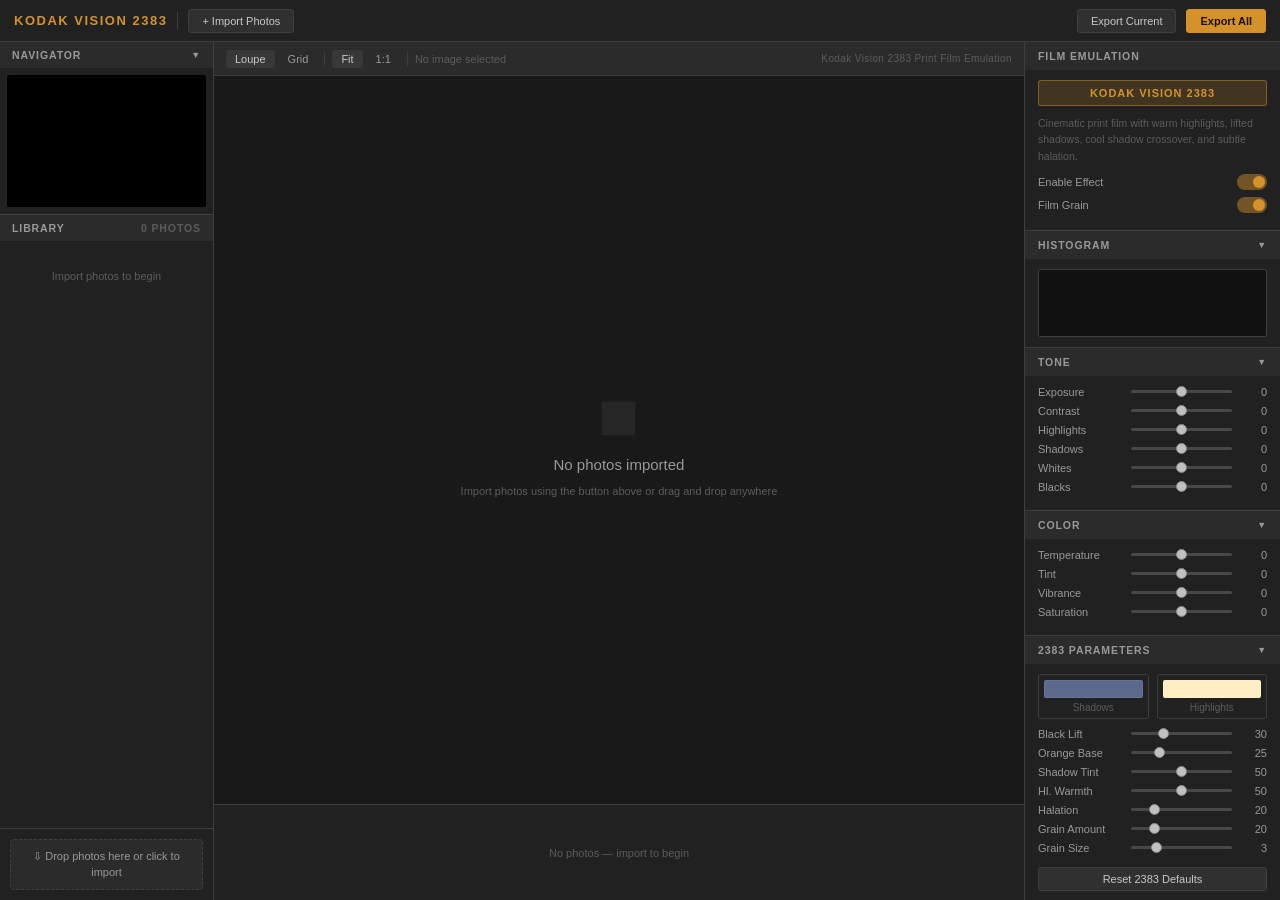
==== index.html @ d2b28669 "Add Kodak Vision 2383 film converter platform Lightroom-style web app that applies Kodak Vision 2383" ====
<!DOCTYPE html>
<html lang="en">
<head>
    <meta charset="UTF-8">
    <meta name="viewport" content="width=device-width, initial-scale=1.0">
    <title>Kodak Vision 2383 — Film Converter</title>
    <link rel="stylesheet" href="styles.css">
</head>
<body>

<!-- Top Bar -->
<div class="topbar">
    <div class="logo">KODAK VISION 2383</div>
    <div class="topbar-divider"></div>
    <button class="topbar-btn" onclick="document.getElementById('fileInput').click()">+ Import Photos</button>
    <input type="file" id="fileInput" accept="image/*" multiple style="display:none" onchange="handleFileImport(event)">
    <div class="processing-indicator" id="processingIndicator">
        <div class="spinner"></div>
        <span id="processingText">Processing...</span>
    </div>
    <div class="topbar-spacer"></div>
    <button class="topbar-btn" onclick="exportCurrent()">Export Current</button>
    <button class="topbar-btn primary" onclick="exportAll()">Export All</button>
</div>

<!-- Main Layout -->
<div class="main-layout">

    <!-- Left Panel -->
    <div class="left-panel">
        <div class="panel-section">
            <div class="panel-header" onclick="toggleSection('navigatorBody')">
                Navigator <span class="chevron">▼</span>
            </div>
            <div class="collapsible" id="navigatorBody">
                <div class="navigator-preview">
                    <canvas id="navigatorCanvas" class="navigator-canvas" width="196" height="130"></canvas>
                </div>
            </div>
        </div>

        <div class="panel-section" style="flex:1; display:flex; flex-direction:column; overflow:hidden;">
            <div class="panel-header">
                Library <span id="fileCount" style="color:var(--text-dim)">0 photos</span>
            </div>
            <div class="file-list" id="fileList">
                <div class="empty-list-msg">Import photos to begin</div>
            </div>
        </div>

        <div class="upload-area">
            <div class="upload-btn" id="dropZone" onclick="document.getElementById('fileInput').click()">
                &#8681; Drop photos here or click to import
            </div>
        </div>
    </div>

    <!-- Center Area -->
    <div class="center-area">
        <div class="view-toolbar">
            <button class="view-btn active" id="btnLoupe" onclick="setView('loupe')">Loupe</button>
            <button class="view-btn" id="btnGrid" onclick="setView('grid')">Grid</button>
            <div class="view-divider"></div>
            <button class="view-btn active" id="btnZoomFit" onclick="setZoom('fit')">Fit</button>
            <button class="view-btn" id="btnZoom100" onclick="setZoom('100')">1:1</button>
            <div class="view-divider"></div>
            <span class="image-info-text" id="imageInfo">No image selected</span>
            <div class="topbar-spacer"></div>
            <span class="film-label">Kodak Vision 2383 Print Film Emulation</span>
        </div>

        <div class="preview-container" id="previewContainer">
            <div class="empty-state" id="emptyState">
                <div class="empty-icon">&#9724;</div>
                <div class="empty-text">No photos imported</div>
                <div class="empty-subtext">Import photos using the button above or drag and drop anywhere</div>
            </div>
            <canvas id="mainCanvas" class="preview-canvas" style="display:none;"></canvas>
            <div id="gridView" style="display:none;"></div>

            <div class="before-after-bar" id="baBar" style="display:none;">
                <button class="ba-btn active" id="btnAfter" onclick="setPreview('after')">After</button>
                <button class="ba-btn" id="btnBefore" onclick="setPreview('before')">Before</button>
            </div>
        </div>

        <div class="filmstrip" id="filmstrip">
            <div class="filmstrip-empty">No photos — import to begin</div>
        </div>
    </div>

    <!-- Right Panel -->
    <div class="right-panel">

        <!-- Film Emulation header -->
        <div class="rp-section">
            <div class="rp-header">Film Emulation</div>
            <div class="rp-body">
                <div class="preset-badge">KODAK VISION 2383</div>
                <div class="preset-desc">
                    Cinematic print film with warm highlights, lifted shadows, cool shadow crossover, and subtle halation.
                </div>
                <div class="toggle-row">
                    <span class="toggle-label">Enable Effect</span>
                    <label class="toggle">
                        <input type="checkbox" id="effectEnabled" checked onchange="scheduleUpdate()">
                        <span class="toggle-track"></span>
                    </label>
                </div>
                <div class="toggle-row">
                    <span class="toggle-label">Film Grain</span>
                    <label class="toggle">
                        <input type="checkbox" id="grainEnabled" checked onchange="scheduleUpdate()">
                        <span class="toggle-track"></span>
                    </label>
                </div>
            </div>
        </div>

        <!-- Histogram -->
        <div class="rp-section">
            <div class="rp-header" onclick="toggleRPSection('histogramBody')">
                Histogram <span class="chevron">▼</span>
            </div>
            <div class="collapsible" id="histogramBody">
                <div class="rp-body" style="padding-bottom:10px;">
                    <canvas id="histogramCanvas" class="histogram-canvas" width="228" height="68"></canvas>
                </div>
            </div>
        </div>

        <!-- Tone -->
        <div class="rp-section">
            <div class="rp-header" onclick="toggleRPSection('toneBody')">
                Tone <span class="chevron">▼</span>
            </div>
            <div class="collapsible" id="toneBody">
                <div class="rp-body">
                    <div class="control-row">
                        <span class="control-label">Exposure</span>
                        <input type="range" class="control-slider" id="sliderExposure" min="-100" max="100" value="0" oninput="sliderChanged(this,'exposure','valExposure')">
                        <span class="control-value" id="valExposure">0</span>
                    </div>
                    <div class="control-row">
                        <span class="control-label">Contrast</span>
                        <input type="range" class="control-slider" id="sliderContrast" min="-100" max="100" value="0" oninput="sliderChanged(this,'contrast','valContrast')">
                        <span class="control-value" id="valContrast">0</span>
                    </div>
                    <div class="control-row">
                        <span class="control-label">Highlights</span>
                        <input type="range" class="control-slider" id="sliderHighlights" min="-100" max="100" value="0" oninput="sliderChanged(this,'highlights','valHighlights')">
                        <span class="control-value" id="valHighlights">0</span>
                    </div>
                    <div class="control-row">
                        <span class="control-label">Shadows</span>
                        <input type="range" class="control-slider" id="sliderShadows" min="-100" max="100" value="0" oninput="sliderChanged(this,'shadows','valShadows')">
                        <span class="control-value" id="valShadows">0</span>
                    </div>
                    <div class="control-row">
                        <span class="control-label">Whites</span>
                        <input type="range" class="control-slider" id="sliderWhites" min="-100" max="100" value="0" oninput="sliderChanged(this,'whites','valWhites')">
                        <span class="control-value" id="valWhites">0</span>
                    </div>
                    <div class="control-row">
                        <span class="control-label">Blacks</span>
                        <input type="range" class="control-slider" id="sliderBlacks" min="-100" max="100" value="0" oninput="sliderChanged(this,'blacks','valBlacks')">
                        <span class="control-value" id="valBlacks">0</span>
                    </div>
                </div>
            </div>
        </div>

        <!-- Color -->
        <div class="rp-section">
            <div class="rp-header" onclick="toggleRPSection('colorBody')">
                Color <span class="chevron">▼</span>
            </div>
            <div class="collapsible" id="colorBody">
                <div class="rp-body">
                    <div class="control-row">
                        <span class="control-label">Temperature</span>
                        <input type="range" class="control-slider" id="sliderTemperature" min="-100" max="100" value="0" oninput="sliderChanged(this,'temperature','valTemperature')">
                        <span class="control-value" id="valTemperature">0</span>
                    </div>
                    <div class="control-row">
                        <span class="control-label">Tint</span>
                        <input type="range" class="control-slider" id="sliderTint" min="-100" max="100" value="0" oninput="sliderChanged(this,'tint','valTint')">
                        <span class="control-value" id="valTint">0</span>
                    </div>
                    <div class="control-row">
                        <span class="control-label">Vibrance</span>
                        <input type="range" class="control-slider" id="sliderVibrance" min="-100" max="100" value="0" oninput="sliderChanged(this,'vibrance','valVibrance')">
                        <span class="control-value" id="valVibrance">0</span>
                    </div>
                    <div class="control-row">
                        <span class="control-label">Saturation</span>
                        <input type="range" class="control-slider" id="sliderSaturation" min="-100" max="100" value="0" oninput="sliderChanged(this,'saturation','valSaturation')">
                        <span class="control-value" id="valSaturation">0</span>
                    </div>
                </div>
            </div>
        </div>

        <!-- 2383 Film Parameters -->
        <div class="rp-section">
            <div class="rp-header" onclick="toggleRPSection('filmBody')">
                2383 Parameters <span class="chevron">▼</span>
            </div>
            <div class="collapsible" id="filmBody">
                <div class="rp-body">
                    <div class="split-tone-row">
                        <div class="tone-swatch">
                            <div class="tone-color" id="shadowSwatch" style="background:rgb(90,105,140);"></div>
                            <span>Shadows</span>
                        </div>
                        <div class="tone-swatch">
                            <div class="tone-color" id="highlightSwatch" style="background:rgb(255,238,195);"></div>
                            <span>Highlights</span>
                        </div>
                    </div>
                    <div class="control-row">
                        <span class="control-label">Black Lift</span>
                        <input type="range" class="control-slider" id="sliderBlackLift" min="0" max="100" value="30" oninput="sliderChanged(this,'blackLift','valBlackLift')">
                        <span class="control-value" id="valBlackLift">30</span>
                    </div>
                    <div class="control-row">
                        <span class="control-label">Orange Base</span>
                        <input type="range" class="control-slider" id="sliderOrangeBase" min="0" max="100" value="25" oninput="sliderChanged(this,'orangeBase','valOrangeBase')">
                        <span class="control-value" id="valOrangeBase">25</span>
                    </div>
                    <div class="control-row">
                        <span class="control-label">Shadow Tint</span>
                        <input type="range" class="control-slider" id="sliderShadowTint" min="0" max="100" value="50" oninput="sliderChanged(this,'shadowTint','valShadowTint')">
                        <span class="control-value" id="valShadowTint">50</span>
                    </div>
                    <div class="control-row">
                        <span class="control-label">Hl. Warmth</span>
                        <input type="range" class="control-slider" id="sliderHlWarm" min="0" max="100" value="50" oninput="sliderChanged(this,'hlWarm','valHlWarm')">
                        <span class="control-value" id="valHlWarm">50</span>
                    </div>
                    <div class="control-row">
                        <span class="control-label">Halation</span>
                        <input type="range" class="control-slider" id="sliderHalation" min="0" max="100" value="20" oninput="sliderChanged(this,'halation','valHalation')">
                        <span class="control-value" id="valHalation">20</span>
                    </div>
                    <div class="control-row">
                        <span class="control-label">Grain Amount</span>
                        <input type="range" class="control-slider" id="sliderGrainAmount" min="0" max="100" value="20" oninput="sliderChanged(this,'grainAmount','valGrainAmount')">
                        <span class="control-value" id="valGrainAmount">20</span>
                    </div>
                    <div class="control-row">
                        <span class="control-label">Grain Size</span>
                        <input type="range" class="control-slider" id="sliderGrainSize" min="1" max="10" value="3" oninput="sliderChanged(this,'grainSize','valGrainSize')">
                        <span class="control-value" id="valGrainSize">3</span>
                    </div>
                    <button class="topbar-btn" style="width:100%; margin-top:6px;" onclick="resetFilmParams()">Reset 2383 Defaults</button>
                </div>
            </div>
        </div>

        <!-- Export -->
        <div class="rp-section">
            <div class="rp-header" onclick="toggleRPSection('exportBody')">
                Export <span class="chevron">▼</span>
            </div>
            <div class="collapsible" id="exportBody">
                <div class="rp-body">
                    <div class="control-row">
                        <span class="control-label">Format</span>
                        <select id="exportFormat" class="select-input">
                            <option value="jpeg">JPEG</option>
                            <option value="png">PNG</option>
                            <option value="webp">WebP</option>
                        </select>
                    </div>
                    <div class="control-row">
                        <span class="control-label">Quality</span>
                        <input type="range" class="control-slider" id="sliderQuality" min="60" max="100" value="92" oninput="document.getElementById('valQuality').textContent=this.value">
                        <span class="control-value" id="valQuality">92</span>
                    </div>
                    <button class="topbar-btn" style="width:100%; margin-top:2px;" onclick="exportCurrent()">Export Current</button>
                    <button class="topbar-btn primary" style="width:100%; margin-top:6px;" onclick="exportAll()">Export All Photos</button>
                </div>
                <div class="export-progress" id="exportProgress">
                    <div class="progress-bar-track">
                        <div class="progress-bar-fill" id="progressFill"></div>
                    </div>
                    <div class="progress-text" id="progressText"></div>
                </div>
            </div>
        </div>

    </div><!-- end right-panel -->
</div><!-- end main-layout -->

<script src="app.js"></script>
</body>
</html>
---- styles.css ----
/* ============================================================
   Kodak Vision 2383 Converter — Lightroom-style UI
   ============================================================ */

*, *::before, *::after {
    margin: 0;
    padding: 0;
    box-sizing: border-box;
}

:root {
    --bg-darkest:   #191919;
    --bg-dark:      #212121;
    --bg-medium:    #2b2b2b;
    --bg-panel:     #303030;
    --bg-hover:     #383838;
    --border:       #3e3e3e;
    --text-primary: #c8c8c8;
    --text-secondary:#999999;
    --text-dim:     #5c5c5c;
    --accent:       #d4922a;
    --accent-hover: #e8a840;
    --accent-dim:   rgba(212,146,42,0.18);
    --green:        #5a9e5a;
    --slider-track: #484848;
}

body {
    background: var(--bg-darkest);
    color: var(--text-primary);
    font-family: -apple-system, BlinkMacSystemFont, 'Segoe UI', 'Helvetica Neue', sans-serif;
    font-size: 12px;
    height: 100vh;
    display: flex;
    flex-direction: column;
    overflow: hidden;
    -webkit-font-smoothing: antialiased;
}

/* ---- Scrollbars ---- */
::-webkit-scrollbar { width: 5px; height: 5px; }
::-webkit-scrollbar-track { background: var(--bg-dark); }
::-webkit-scrollbar-thumb { background: var(--border); border-radius: 3px; }
::-webkit-scrollbar-thumb:hover { background: #555; }

/* ============================================================
   TOP BAR
   ============================================================ */
.topbar {
    background: var(--bg-dark);
    border-bottom: 1px solid var(--border);
    padding: 0 14px;
    display: flex;
    align-items: center;
    gap: 10px;
    flex-shrink: 0;
    height: 42px;
}

.logo {
    color: var(--accent);
    font-weight: 700;
    font-size: 13px;
    letter-spacing: 1.5px;
    white-space: nowrap;
}

.topbar-divider {
    width: 1px;
    height: 18px;
    background: var(--border);
    flex-shrink: 0;
}

.topbar-spacer { flex: 1; }

.topbar-btn {
    background: var(--bg-panel);
    border: 1px solid var(--border);
    color: var(--text-primary);
    padding: 5px 13px;
    border-radius: 3px;
    cursor: pointer;
    font-size: 11px;
    white-space: nowrap;
    transition: background 0.12s, border-color 0.12s;
}
.topbar-btn:hover { background: var(--bg-hover); border-color: #555; }
.topbar-btn.primary {
    background: var(--accent);
    color: #1a1000;
    border-color: var(--accent);
    font-weight: 600;
}
.topbar-btn.primary:hover { background: var(--accent-hover); }

/* Processing indicator */
.processing-indicator {
    display: none;
    align-items: center;
    gap: 7px;
    color: var(--accent);
    font-size: 11px;
    white-space: nowrap;
}
.processing-indicator.active { display: flex; }

.spinner {
    width: 13px;
    height: 13px;
    border: 2px solid var(--border);
    border-top-color: var(--accent);
    border-radius: 50%;
    animation: spin 0.75s linear infinite;
    flex-shrink: 0;
}
@keyframes spin { to { transform: rotate(360deg); } }

/* ============================================================
   MAIN LAYOUT
   ============================================================ */
.main-layout {
    display: flex;
    flex: 1;
    overflow: hidden;
}

/* ============================================================
   LEFT PANEL
   ============================================================ */
.left-panel {
    width: 214px;
    min-width: 214px;
    background: var(--bg-dark);
    border-right: 1px solid var(--border);
    display: flex;
    flex-direction: column;
    overflow: hidden;
}

.panel-section {
    border-bottom: 1px solid var(--border);
}

.panel-header {
    padding: 7px 12px;
    background: var(--bg-medium);
    font-size: 10.5px;
    font-weight: 600;
    text-transform: uppercase;
    letter-spacing: 0.9px;
    color: var(--text-secondary);
    display: flex;
    justify-content: space-between;
    align-items: center;
    cursor: pointer;
    user-select: none;
    flex-shrink: 0;
}
.panel-header:hover { color: var(--text-primary); }
.panel-header .chevron { font-size: 9px; transition: transform 0.18s; }
.panel-header.collapsed .chevron { transform: rotate(-90deg); }

/* Navigator */
.navigator-preview { padding: 7px; background: var(--bg-dark); }
.navigator-canvas {
    width: 100%;
    height: 132px;
    display: block;
    background: #000;
    border-radius: 2px;
    object-fit: contain;
}

/* File list */
.file-list {
    flex: 1;
    overflow-y: auto;
    padding: 3px 0;
    min-height: 0;
}

.empty-list-msg {
    padding: 24px 12px;
    text-align: center;
    color: var(--text-dim);
    font-size: 11px;
    line-height: 1.5;
}

.file-item {
    display: flex;
    align-items: center;
    padding: 5px 10px;
    cursor: pointer;
    gap: 8px;
    border-left: 2px solid transparent;
    transition: background 0.1s;
}
.file-item:hover { background: var(--bg-medium); }
.file-item.active { background: var(--bg-hover); border-left-color: var(--accent); }

.file-item-thumb {
    width: 38px;
    height: 38px;
    object-fit: cover;
    border-radius: 2px;
    flex-shrink: 0;
    background: #000;
}

.file-item-info { flex: 1; min-width: 0; }

.file-item-name {
    color: var(--text-primary);
    font-size: 11px;
    white-space: nowrap;
    overflow: hidden;
    text-overflow: ellipsis;
}

.file-item-status {
    color: var(--text-dim);
    font-size: 10px;
    margin-top: 2px;
}
.file-item-status.done { color: var(--green); }

/* Upload area */
.upload-area { padding: 10px; background: var(--bg-dark); flex-shrink: 0; }

.upload-btn {
    width: 100%;
    padding: 9px;
    background: var(--bg-medium);
    border: 1px dashed var(--border);
    border-radius: 4px;
    color: var(--text-secondary);
    cursor: pointer;
    text-align: center;
    font-size: 11px;
    line-height: 1.4;
    transition: all 0.14s;
}
.upload-btn:hover, .upload-btn.dragover {
    border-color: var(--accent);
    color: var(--accent);
    background: var(--accent-dim);
}

/* ============================================================
   CENTER AREA
   ============================================================ */
.center-area {
    flex: 1;
    display: flex;
    flex-direction: column;
    overflow: hidden;
    background: var(--bg-darkest);
    min-width: 0;
}

/* View toolbar */
.view-toolbar {
    background: var(--bg-medium);
    border-bottom: 1px solid var(--border);
    padding: 4px 12px;
    display: flex;
    align-items: center;
    gap: 4px;
    flex-shrink: 0;
    height: 34px;
}

.view-btn {
    background: none;
    border: none;
    color: var(--text-secondary);
    cursor: pointer;
    padding: 3px 9px;
    border-radius: 3px;
    font-size: 11px;
    transition: all 0.12s;
}
.view-btn:hover { background: var(--bg-hover); color: var(--text-primary); }
.view-btn.active { background: var(--bg-hover); color: var(--text-primary); }

.view-divider { width: 1px; height: 14px; background: var(--border); margin: 0 3px; }

.image-info-text { color: var(--text-dim); font-size: 11px; white-space: nowrap; overflow: hidden; text-overflow: ellipsis; max-width: 280px; }
.film-label { color: var(--text-dim); font-size: 10px; white-space: nowrap; letter-spacing: 0.4px; }

/* Preview container */
.preview-container {
    flex: 1;
    display: flex;
    align-items: center;
    justify-content: center;
    padding: 20px;
    overflow: auto;
    position: relative;
    min-height: 0;
}

.preview-canvas {
    max-width: 100%;
    max-height: 100%;
    object-fit: contain;
    box-shadow: 0 4px 32px rgba(0,0,0,0.7);
    display: block;
    border-radius: 1px;
}

/* Empty state */
.empty-state {
    display: flex;
    flex-direction: column;
    align-items: center;
    justify-content: center;
    gap: 12px;
    color: var(--text-dim);
    pointer-events: none;
}
.empty-icon { font-size: 52px; opacity: 0.2; }
.empty-text { font-size: 15px; color: var(--text-secondary); }
.empty-subtext { font-size: 11px; }

/* Before/After bar */
.before-after-bar {
    position: absolute;
    bottom: 14px;
    left: 50%;
    transform: translateX(-50%);
    display: flex;
    background: rgba(0,0,0,0.75);
    border-radius: 20px;
    overflow: hidden;
    border: 1px solid rgba(255,255,255,0.1);
    backdrop-filter: blur(6px);
}
.ba-btn {
    padding: 5px 18px;
    background: none;
    border: none;
    color: var(--text-secondary);
    cursor: pointer;
    font-size: 11px;
    font-weight: 500;
    transition: all 0.14s;
}
.ba-btn.active { background: var(--accent); color: #100800; font-weight: 700; }
.ba-btn:not(.active):hover { color: var(--text-primary); }

/* Grid view */
#gridView {
    width: 100%;
    height: 100%;
    overflow-y: auto;
    padding: 16px;
    display: grid;
    grid-template-columns: repeat(auto-fill, minmax(160px, 1fr));
    gap: 8px;
    align-content: start;
}

.grid-item {
    cursor: pointer;
    border: 2px solid transparent;
    border-radius: 3px;
    overflow: hidden;
    background: #000;
    transition: border-color 0.12s;
}
.grid-item:hover { border-color: var(--text-dim); }
.grid-item.active { border-color: var(--accent); }
.grid-item img { width: 100%; aspect-ratio: 3/2; object-fit: cover; display: block; }
.grid-item-label {
    padding: 4px 6px;
    font-size: 10px;
    color: var(--text-dim);
    white-space: nowrap;
    overflow: hidden;
    text-overflow: ellipsis;
    background: var(--bg-dark);
}

/* Filmstrip */
.filmstrip {
    height: 96px;
    min-height: 96px;
    background: var(--bg-dark);
    border-top: 1px solid var(--border);
    display: flex;
    align-items: center;
    padding: 8px 10px;
    gap: 5px;
    overflow-x: auto;
    overflow-y: hidden;
    flex-shrink: 0;
}

.filmstrip-empty {
    color: var(--text-dim);
    font-size: 11px;
    width: 100%;
    text-align: center;
}

.filmstrip-item {
    flex-shrink: 0;
    width: 72px;
    height: 72px;
    cursor: pointer;
    border: 2px solid transparent;
    border-radius: 2px;
    overflow: hidden;
    position: relative;
    transition: border-color 0.12s;
}
.filmstrip-item:hover { border-color: var(--text-secondary); }
.filmstrip-item.active { border-color: var(--accent); }
.filmstrip-item img { width: 100%; height: 100%; object-fit: cover; display: block; }

.fs-badge {
    position: absolute;
    bottom: 3px;
    right: 3px;
    background: rgba(0,0,0,0.82);
    color: var(--accent);
    border-radius: 2px;
    padding: 1px 4px;
    font-size: 8px;
    font-weight: 700;
    letter-spacing: 0.3px;
}

/* ============================================================
   RIGHT PANEL
   ============================================================ */
.right-panel {
    width: 256px;
    min-width: 256px;
    background: var(--bg-dark);
    border-left: 1px solid var(--border);
    overflow-y: auto;
    overflow-x: hidden;
}

.rp-section { border-bottom: 1px solid var(--border); }

.rp-header {
    padding: 8px 13px;
    background: var(--bg-medium);
    font-size: 10.5px;
    font-weight: 600;
    text-transform: uppercase;
    letter-spacing: 0.9px;
    color: var(--text-secondary);
    display: flex;
    justify-content: space-between;
    align-items: center;
    cursor: pointer;
    user-select: none;
}
.rp-header:hover { color: var(--text-primary); }
.rp-header .chevron { font-size: 9px; transition: transform 0.18s; }
.rp-header.collapsed .chevron { transform: rotate(-90deg); }

.rp-body { padding: 10px 13px; }

/* Collapsible */
.collapsible {
    overflow: hidden;
    transition: max-height 0.22s ease;
}
.collapsible.collapsed { max-height: 0 !important; }

/* Preset badge */
.preset-badge {
    background: var(--accent-dim);
    border: 1px solid rgba(212,146,42,0.45);
    color: var(--accent);
    padding: 6px 10px;
    border-radius: 3px;
    text-align: center;
    font-size: 11px;
    font-weight: 700;
    margin-bottom: 9px;
    letter-spacing: 1px;
}

.preset-desc {
    color: var(--text-dim);
    font-size: 10.5px;
    line-height: 1.55;
    margin-bottom: 10px;
}

/* Toggle */
.toggle-row {
    display: flex;
    align-items: center;
    justify-content: space-between;
    margin-bottom: 7px;
}
.toggle-label { color: var(--text-secondary); font-size: 11px; }

.toggle { position: relative; width: 30px; height: 16px; flex-shrink: 0; }
.toggle input { opacity: 0; width: 0; height: 0; position: absolute; }

.toggle-track {
    position: absolute;
    inset: 0;
    background: var(--slider-track);
    border-radius: 16px;
    cursor: pointer;
    transition: background 0.18s;
}
.toggle-track::after {
    content: '';
    position: absolute;
    width: 12px;
    height: 12px;
    background: #888;
    border-radius: 50%;
    top: 2px;
    left: 2px;
    transition: transform 0.18s, background 0.18s;
}
.toggle input:checked + .toggle-track { background: rgba(212,146,42,0.45); }
.toggle input:checked + .toggle-track::after { transform: translateX(14px); background: var(--accent); }

/* Histogram */
.histogram-canvas {
    width: 100%;
    height: 68px;
    display: block;
    background: #111;
    border-radius: 2px;
    border: 1px solid var(--border);
}

/* Sliders */
.control-row {
    display: flex;
    align-items: center;
    margin-bottom: 7px;
    gap: 7px;
}

.control-label {
    width: 86px;
    color: var(--text-secondary);
    font-size: 11px;
    flex-shrink: 0;
    white-space: nowrap;
}

.control-slider {
    flex: 1;
    -webkit-appearance: none;
    appearance: none;
    height: 3px;
    background: var(--slider-track);
    border-radius: 2px;
    outline: none;
    cursor: pointer;
    min-width: 0;
}
.control-slider::-webkit-slider-thumb {
    -webkit-appearance: none;
    width: 11px;
    height: 11px;
    border-radius: 50%;
    background: #c0c0c0;
    border: 1px solid #888;
    cursor: pointer;
    transition: background 0.1s;
}
.control-slider::-webkit-slider-thumb:hover { background: #fff; }
.control-slider::-moz-range-thumb {
    width: 11px;
    height: 11px;
    border-radius: 50%;
    background: #c0c0c0;
    border: 1px solid #888;
    cursor: pointer;
}

.control-value {
    width: 28px;
    text-align: right;
    color: var(--text-secondary);
    font-size: 11px;
    font-variant-numeric: tabular-nums;
    flex-shrink: 0;
}

/* Split tone swatches */
.split-tone-row {
    display: flex;
    gap: 8px;
    margin-bottom: 9px;
}

.tone-swatch {
    flex: 1;
    border: 1px solid var(--border);
    border-radius: 3px;
    padding: 5px;
    text-align: center;
    font-size: 10px;
    color: var(--text-dim);
}

.tone-color {
    height: 18px;
    border-radius: 2px;
    margin-bottom: 4px;
    border: 1px solid rgba(255,255,255,0.08);
}

/* Select input */
.select-input {
    flex: 1;
    background: var(--bg-medium);
    border: 1px solid var(--border);
    color: var(--text-primary);
    padding: 4px 7px;
    border-radius: 3px;
    font-size: 11px;
    cursor: pointer;
    outline: none;
}
.select-input:focus { border-color: var(--accent); }

/* Export progress */
.export-progress { padding: 0 13px 10px; display: none; }
.export-progress.active { display: block; }

.progress-bar-track {
    background: var(--bg-medium);
    height: 4px;
    border-radius: 2px;
    overflow: hidden;
    margin-bottom: 5px;
    border: 1px solid var(--border);
}
.progress-bar-fill {
    height: 100%;
    background: var(--accent);
    border-radius: 2px;
    transition: width 0.25s ease;
    width: 0%;
}
.progress-text { color: var(--text-secondary); font-size: 10.5px; }
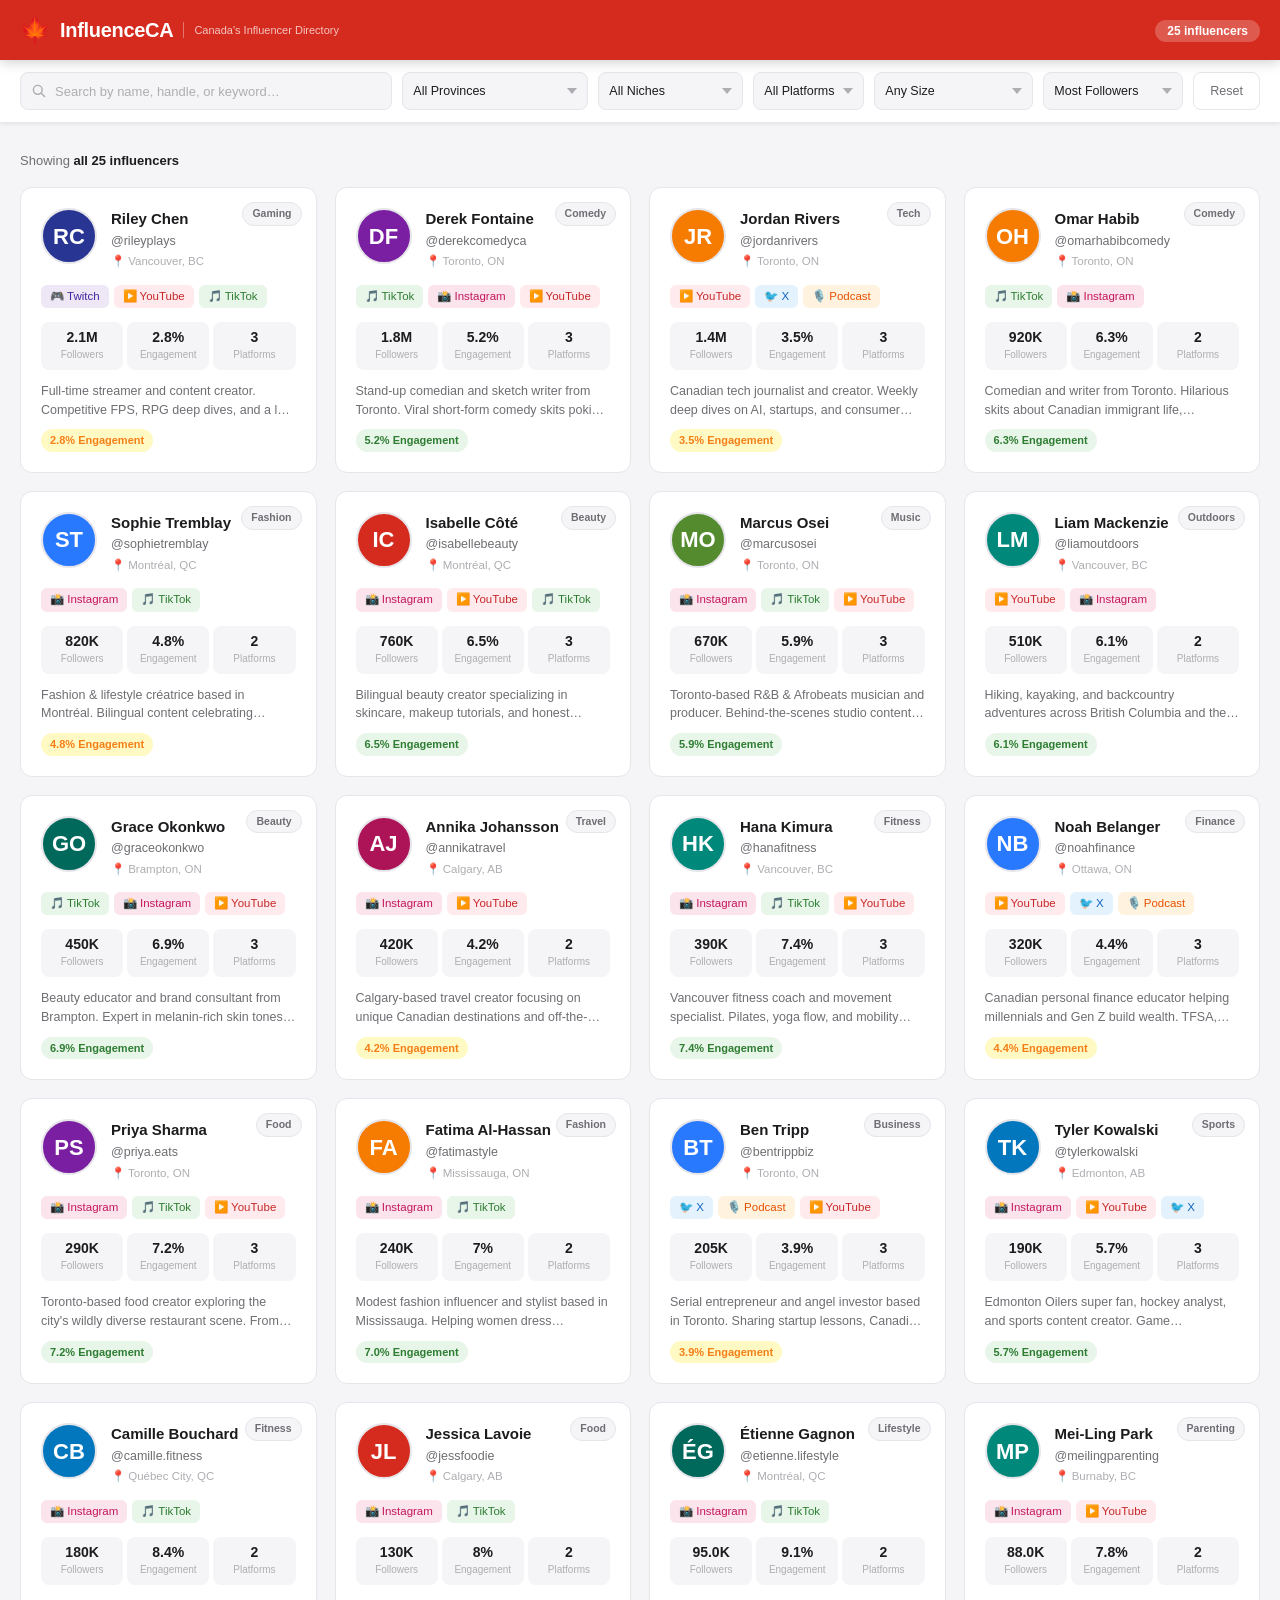
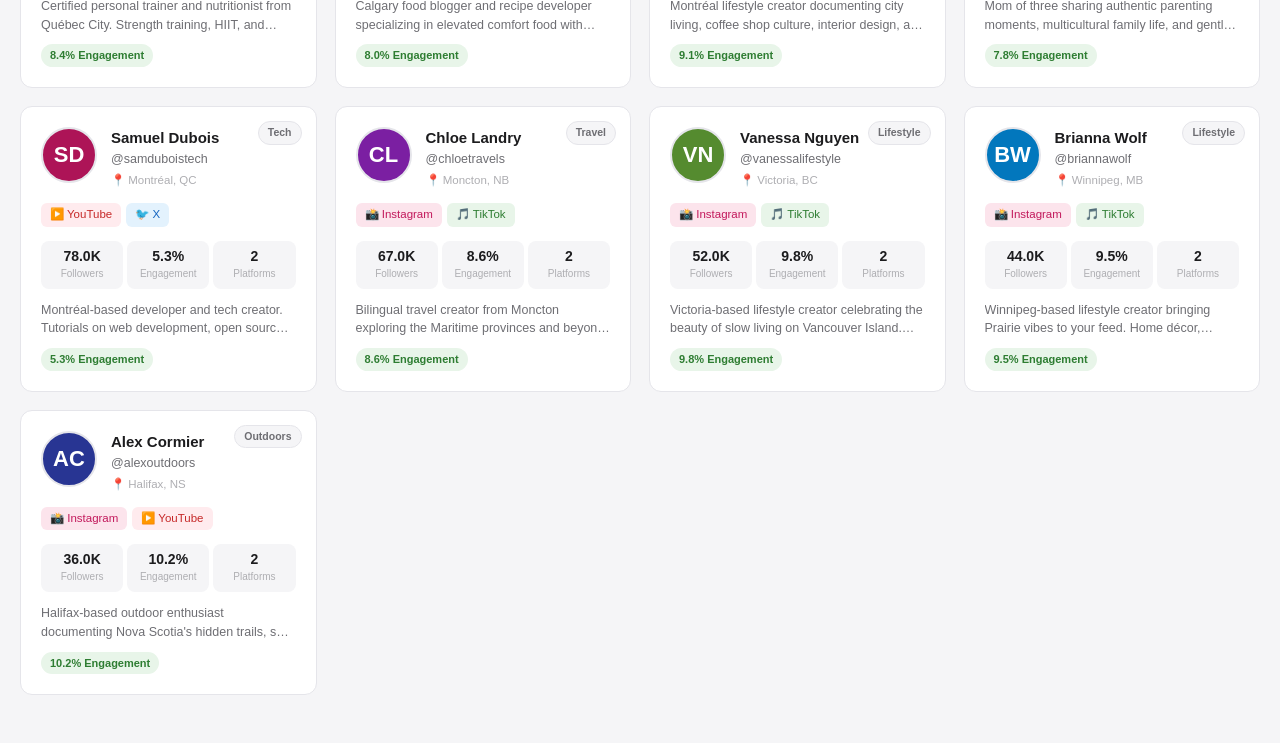
==== commit 41ad92c4: "Add Canada Influencer Finder app (InfluenceCA) Replaces placeholder files with a fully functional in" ====
--- a/index.html
+++ b/index.html
@@ -3,295 +3,125 @@
 <head>
     <meta charset="UTF-8">
     <meta name="viewport" content="width=device-width, initial-scale=1.0">
-    <title>Kodak Vision 2383 — Film Converter</title>
+    <title>InfluenceCA — Find Canadian Influencers</title>
     <link rel="stylesheet" href="styles.css">
 </head>
 <body>
 
-<!-- Top Bar -->
-<div class="topbar">
-    <div class="logo">KODAK VISION 2383</div>
-    <div class="topbar-divider"></div>
-    <button class="topbar-btn" onclick="document.getElementById('fileInput').click()">+ Import Photos</button>
-    <input type="file" id="fileInput" accept="image/*" multiple style="display:none" onchange="handleFileImport(event)">
-    <div class="processing-indicator" id="processingIndicator">
-        <div class="spinner"></div>
-        <span id="processingText">Processing...</span>
+<!-- Header -->
+<header class="header">
+    <div class="header-inner">
+        <div class="brand">
+            <span class="brand-maple">&#127809;</span>
+            <span class="brand-name">InfluenceCA</span>
+            <span class="brand-tag">Canada's Influencer Directory</span>
+        </div>
+        <div class="header-stats" id="headerStats">
+            <span class="stat-pill" id="totalCount">Loading...</span>
+        </div>
     </div>
-    <div class="topbar-spacer"></div>
-    <button class="topbar-btn" onclick="exportCurrent()">Export Current</button>
-    <button class="topbar-btn primary" onclick="exportAll()">Export All</button>
+</header>
+
+<!-- Search & Filters -->
+<div class="filters-bar">
+    <div class="filters-inner">
+
+        <!-- Search -->
+        <div class="search-wrap">
+            <svg class="search-icon" viewBox="0 0 20 20" fill="none"><circle cx="8.5" cy="8.5" r="5.5" stroke="currentColor" stroke-width="1.8"/><line x1="12.8" y1="12.8" x2="17" y2="17" stroke="currentColor" stroke-width="1.8" stroke-linecap="round"/></svg>
+            <input type="text" id="searchInput" class="search-input" placeholder="Search by name, handle, or keyword…" oninput="applyFilters()">
+            <button class="clear-btn" id="clearSearch" onclick="clearSearch()" title="Clear search">&#10005;</button>
+        </div>
+
+        <!-- Province -->
+        <select id="filterProvince" class="filter-select" onchange="applyFilters()">
+            <option value="">All Provinces</option>
+            <option value="AB">Alberta</option>
+            <option value="BC">British Columbia</option>
+            <option value="MB">Manitoba</option>
+            <option value="NB">New Brunswick</option>
+            <option value="NL">Newfoundland &amp; Labrador</option>
+            <option value="NS">Nova Scotia</option>
+            <option value="ON">Ontario</option>
+            <option value="PE">Prince Edward Island</option>
+            <option value="QC">Québec</option>
+            <option value="SK">Saskatchewan</option>
+        </select>
+
+        <!-- Niche -->
+        <select id="filterNiche" class="filter-select" onchange="applyFilters()">
+            <option value="">All Niches</option>
+            <option value="Lifestyle">Lifestyle</option>
+            <option value="Fashion">Fashion</option>
+            <option value="Food">Food &amp; Drink</option>
+            <option value="Fitness">Fitness &amp; Health</option>
+            <option value="Travel">Travel</option>
+            <option value="Tech">Tech</option>
+            <option value="Beauty">Beauty</option>
+            <option value="Gaming">Gaming</option>
+            <option value="Finance">Finance</option>
+            <option value="Parenting">Parenting</option>
+            <option value="Comedy">Comedy</option>
+            <option value="Music">Music</option>
+            <option value="Outdoors">Outdoors &amp; Nature</option>
+            <option value="Business">Business</option>
+            <option value="Sports">Sports</option>
+        </select>
+
+        <!-- Platform -->
+        <select id="filterPlatform" class="filter-select" onchange="applyFilters()">
+            <option value="">All Platforms</option>
+            <option value="Instagram">Instagram</option>
+            <option value="TikTok">TikTok</option>
+            <option value="YouTube">YouTube</option>
+            <option value="X">X (Twitter)</option>
+            <option value="Twitch">Twitch</option>
+            <option value="Podcast">Podcast</option>
+        </select>
+
+        <!-- Followers -->
+        <select id="filterSize" class="filter-select" onchange="applyFilters()">
+            <option value="">Any Size</option>
+            <option value="nano">Nano (&lt;10K)</option>
+            <option value="micro">Micro (10K–100K)</option>
+            <option value="mid">Mid-tier (100K–500K)</option>
+            <option value="macro">Macro (500K–1M)</option>
+            <option value="mega">Mega (1M+)</option>
+        </select>
+
+        <!-- Sort -->
+        <select id="sortBy" class="filter-select" onchange="applyFilters()">
+            <option value="followers_desc">Most Followers</option>
+            <option value="followers_asc">Fewest Followers</option>
+            <option value="engagement_desc">Best Engagement</option>
+            <option value="name_asc">Name A–Z</option>
+        </select>
+
+        <button class="reset-btn" onclick="resetFilters()">Reset</button>
+    </div>
 </div>
 
-<!-- Main Layout -->
-<div class="main-layout">
+<!-- Active filter chips -->
+<div class="chips-bar" id="chipsBar"></div>
 
-    <!-- Left Panel -->
-    <div class="left-panel">
-        <div class="panel-section">
-            <div class="panel-header" onclick="toggleSection('navigatorBody')">
-                Navigator <span class="chevron">▼</span>
-            </div>
-            <div class="collapsible" id="navigatorBody">
-                <div class="navigator-preview">
-                    <canvas id="navigatorCanvas" class="navigator-canvas" width="196" height="130"></canvas>
-                </div>
-            </div>
-        </div>
+<!-- Results area -->
+<main class="results-area">
+    <div class="results-header" id="resultsHeader"></div>
+    <div class="cards-grid" id="cardsGrid"></div>
+    <div class="no-results" id="noResults" style="display:none">
+        <div class="no-results-icon">&#128269;</div>
+        <div class="no-results-text">No influencers match your filters</div>
+        <button class="reset-btn" onclick="resetFilters()">Clear filters</button>
+    </div>
+</main>
 
-        <div class="panel-section" style="flex:1; display:flex; flex-direction:column; overflow:hidden;">
-            <div class="panel-header">
-                Library <span id="fileCount" style="color:var(--text-dim)">0 photos</span>
-            </div>
-            <div class="file-list" id="fileList">
-                <div class="empty-list-msg">Import photos to begin</div>
-            </div>
-        </div>
-
-        <div class="upload-area">
-            <div class="upload-btn" id="dropZone" onclick="document.getElementById('fileInput').click()">
-                &#8681; Drop photos here or click to import
-            </div>
-        </div>
+<!-- Detail Modal -->
+<div class="modal-overlay" id="modalOverlay" onclick="closeModal(event)">
+    <div class="modal" id="modal">
+        <button class="modal-close" onclick="closeModalDirect()">&#10005;</button>
+        <div class="modal-body" id="modalBody"></div>
     </div>
-
-    <!-- Center Area -->
-    <div class="center-area">
-        <div class="view-toolbar">
-            <button class="view-btn active" id="btnLoupe" onclick="setView('loupe')">Loupe</button>
-            <button class="view-btn" id="btnGrid" onclick="setView('grid')">Grid</button>
-            <div class="view-divider"></div>
-            <button class="view-btn active" id="btnZoomFit" onclick="setZoom('fit')">Fit</button>
-            <button class="view-btn" id="btnZoom100" onclick="setZoom('100')">1:1</button>
-            <div class="view-divider"></div>
-            <span class="image-info-text" id="imageInfo">No image selected</span>
-            <div class="topbar-spacer"></div>
-            <span class="film-label">Kodak Vision 2383 Print Film Emulation</span>
-        </div>
-
-        <div class="preview-container" id="previewContainer">
-            <div class="empty-state" id="emptyState">
-                <div class="empty-icon">&#9724;</div>
-                <div class="empty-text">No photos imported</div>
-                <div class="empty-subtext">Import photos using the button above or drag and drop anywhere</div>
-            </div>
-            <canvas id="mainCanvas" class="preview-canvas" style="display:none;"></canvas>
-            <div id="gridView" style="display:none;"></div>
-
-            <div class="before-after-bar" id="baBar" style="display:none;">
-                <button class="ba-btn active" id="btnAfter" onclick="setPreview('after')">After</button>
-                <button class="ba-btn" id="btnBefore" onclick="setPreview('before')">Before</button>
-            </div>
-        </div>
-
-        <div class="filmstrip" id="filmstrip">
-            <div class="filmstrip-empty">No photos — import to begin</div>
-        </div>
-    </div>
-
-    <!-- Right Panel -->
-    <div class="right-panel">
-
-        <!-- Film Emulation header -->
-        <div class="rp-section">
-            <div class="rp-header">Film Emulation</div>
-            <div class="rp-body">
-                <div class="preset-badge">KODAK VISION 2383</div>
-                <div class="preset-desc">
-                    Cinematic print film with warm highlights, lifted shadows, cool shadow crossover, and subtle halation.
-                </div>
-                <div class="toggle-row">
-                    <span class="toggle-label">Enable Effect</span>
-                    <label class="toggle">
-                        <input type="checkbox" id="effectEnabled" checked onchange="scheduleUpdate()">
-                        <span class="toggle-track"></span>
-                    </label>
-                </div>
-                <div class="toggle-row">
-                    <span class="toggle-label">Film Grain</span>
-                    <label class="toggle">
-                        <input type="checkbox" id="grainEnabled" checked onchange="scheduleUpdate()">
-                        <span class="toggle-track"></span>
-                    </label>
-                </div>
-            </div>
-        </div>
-
-        <!-- Histogram -->
-        <div class="rp-section">
-            <div class="rp-header" onclick="toggleRPSection('histogramBody')">
-                Histogram <span class="chevron">▼</span>
-            </div>
-            <div class="collapsible" id="histogramBody">
-                <div class="rp-body" style="padding-bottom:10px;">
-                    <canvas id="histogramCanvas" class="histogram-canvas" width="228" height="68"></canvas>
-                </div>
-            </div>
-        </div>
-
-        <!-- Tone -->
-        <div class="rp-section">
-            <div class="rp-header" onclick="toggleRPSection('toneBody')">
-                Tone <span class="chevron">▼</span>
-            </div>
-            <div class="collapsible" id="toneBody">
-                <div class="rp-body">
-                    <div class="control-row">
-                        <span class="control-label">Exposure</span>
-                        <input type="range" class="control-slider" id="sliderExposure" min="-100" max="100" value="0" oninput="sliderChanged(this,'exposure','valExposure')">
-                        <span class="control-value" id="valExposure">0</span>
-                    </div>
-                    <div class="control-row">
-                        <span class="control-label">Contrast</span>
-                        <input type="range" class="control-slider" id="sliderContrast" min="-100" max="100" value="0" oninput="sliderChanged(this,'contrast','valContrast')">
-                        <span class="control-value" id="valContrast">0</span>
-                    </div>
-                    <div class="control-row">
-                        <span class="control-label">Highlights</span>
-                        <input type="range" class="control-slider" id="sliderHighlights" min="-100" max="100" value="0" oninput="sliderChanged(this,'highlights','valHighlights')">
-                        <span class="control-value" id="valHighlights">0</span>
-                    </div>
-                    <div class="control-row">
-                        <span class="control-label">Shadows</span>
-                        <input type="range" class="control-slider" id="sliderShadows" min="-100" max="100" value="0" oninput="sliderChanged(this,'shadows','valShadows')">
-                        <span class="control-value" id="valShadows">0</span>
-                    </div>
-                    <div class="control-row">
-                        <span class="control-label">Whites</span>
-                        <input type="range" class="control-slider" id="sliderWhites" min="-100" max="100" value="0" oninput="sliderChanged(this,'whites','valWhites')">
-                        <span class="control-value" id="valWhites">0</span>
-                    </div>
-                    <div class="control-row">
-                        <span class="control-label">Blacks</span>
-                        <input type="range" class="control-slider" id="sliderBlacks" min="-100" max="100" value="0" oninput="sliderChanged(this,'blacks','valBlacks')">
-                        <span class="control-value" id="valBlacks">0</span>
-                    </div>
-                </div>
-            </div>
-        </div>
-
-        <!-- Color -->
-        <div class="rp-section">
-            <div class="rp-header" onclick="toggleRPSection('colorBody')">
-                Color <span class="chevron">▼</span>
-            </div>
-            <div class="collapsible" id="colorBody">
-                <div class="rp-body">
-                    <div class="control-row">
-                        <span class="control-label">Temperature</span>
-                        <input type="range" class="control-slider" id="sliderTemperature" min="-100" max="100" value="0" oninput="sliderChanged(this,'temperature','valTemperature')">
-                        <span class="control-value" id="valTemperature">0</span>
-                    </div>
-                    <div class="control-row">
-                        <span class="control-label">Tint</span>
-                        <input type="range" class="control-slider" id="sliderTint" min="-100" max="100" value="0" oninput="sliderChanged(this,'tint','valTint')">
-                        <span class="control-value" id="valTint">0</span>
-                    </div>
-                    <div class="control-row">
-                        <span class="control-label">Vibrance</span>
-                        <input type="range" class="control-slider" id="sliderVibrance" min="-100" max="100" value="0" oninput="sliderChanged(this,'vibrance','valVibrance')">
-                        <span class="control-value" id="valVibrance">0</span>
-                    </div>
-                    <div class="control-row">
-                        <span class="control-label">Saturation</span>
-                        <input type="range" class="control-slider" id="sliderSaturation" min="-100" max="100" value="0" oninput="sliderChanged(this,'saturation','valSaturation')">
-                        <span class="control-value" id="valSaturation">0</span>
-                    </div>
-                </div>
-            </div>
-        </div>
-
-        <!-- 2383 Film Parameters -->
-        <div class="rp-section">
-            <div class="rp-header" onclick="toggleRPSection('filmBody')">
-                2383 Parameters <span class="chevron">▼</span>
-            </div>
-            <div class="collapsible" id="filmBody">
-                <div class="rp-body">
-                    <div class="split-tone-row">
-                        <div class="tone-swatch">
-                            <div class="tone-color" id="shadowSwatch" style="background:rgb(90,105,140);"></div>
-                            <span>Shadows</span>
-                        </div>
-                        <div class="tone-swatch">
-                            <div class="tone-color" id="highlightSwatch" style="background:rgb(255,238,195);"></div>
-                            <span>Highlights</span>
-                        </div>
-                    </div>
-                    <div class="control-row">
-                        <span class="control-label">Black Lift</span>
-                        <input type="range" class="control-slider" id="sliderBlackLift" min="0" max="100" value="30" oninput="sliderChanged(this,'blackLift','valBlackLift')">
-                        <span class="control-value" id="valBlackLift">30</span>
-                    </div>
-                    <div class="control-row">
-                        <span class="control-label">Orange Base</span>
-                        <input type="range" class="control-slider" id="sliderOrangeBase" min="0" max="100" value="25" oninput="sliderChanged(this,'orangeBase','valOrangeBase')">
-                        <span class="control-value" id="valOrangeBase">25</span>
-                    </div>
-                    <div class="control-row">
-                        <span class="control-label">Shadow Tint</span>
-                        <input type="range" class="control-slider" id="sliderShadowTint" min="0" max="100" value="50" oninput="sliderChanged(this,'shadowTint','valShadowTint')">
-                        <span class="control-value" id="valShadowTint">50</span>
-                    </div>
-                    <div class="control-row">
-                        <span class="control-label">Hl. Warmth</span>
-                        <input type="range" class="control-slider" id="sliderHlWarm" min="0" max="100" value="50" oninput="sliderChanged(this,'hlWarm','valHlWarm')">
-                        <span class="control-value" id="valHlWarm">50</span>
-                    </div>
-                    <div class="control-row">
-                        <span class="control-label">Halation</span>
-                        <input type="range" class="control-slider" id="sliderHalation" min="0" max="100" value="20" oninput="sliderChanged(this,'halation','valHalation')">
-                        <span class="control-value" id="valHalation">20</span>
-                    </div>
-                    <div class="control-row">
-                        <span class="control-label">Grain Amount</span>
-                        <input type="range" class="control-slider" id="sliderGrainAmount" min="0" max="100" value="20" oninput="sliderChanged(this,'grainAmount','valGrainAmount')">
-                        <span class="control-value" id="valGrainAmount">20</span>
-                    </div>
-                    <div class="control-row">
-                        <span class="control-label">Grain Size</span>
-                        <input type="range" class="control-slider" id="sliderGrainSize" min="1" max="10" value="3" oninput="sliderChanged(this,'grainSize','valGrainSize')">
-                        <span class="control-value" id="valGrainSize">3</span>
-                    </div>
-                    <button class="topbar-btn" style="width:100%; margin-top:6px;" onclick="resetFilmParams()">Reset 2383 Defaults</button>
-                </div>
-            </div>
-        </div>
-
-        <!-- Export -->
-        <div class="rp-section">
-            <div class="rp-header" onclick="toggleRPSection('exportBody')">
-                Export <span class="chevron">▼</span>
-            </div>
-            <div class="collapsible" id="exportBody">
-                <div class="rp-body">
-                    <div class="control-row">
-                        <span class="control-label">Format</span>
-                        <select id="exportFormat" class="select-input">
-                            <option value="jpeg">JPEG</option>
-                            <option value="png">PNG</option>
-                            <option value="webp">WebP</option>
-                        </select>
-                    </div>
-                    <div class="control-row">
-                        <span class="control-label">Quality</span>
-                        <input type="range" class="control-slider" id="sliderQuality" min="60" max="100" value="92" oninput="document.getElementById('valQuality').textContent=this.value">
-                        <span class="control-value" id="valQuality">92</span>
-                    </div>
-                    <button class="topbar-btn" style="width:100%; margin-top:2px;" onclick="exportCurrent()">Export Current</button>
-                    <button class="topbar-btn primary" style="width:100%; margin-top:6px;" onclick="exportAll()">Export All Photos</button>
-                </div>
-                <div class="export-progress" id="exportProgress">
-                    <div class="progress-bar-track">
-                        <div class="progress-bar-fill" id="progressFill"></div>
-                    </div>
-                    <div class="progress-text" id="progressText"></div>
-                </div>
-            </div>
-        </div>
-
-    </div><!-- end right-panel -->
-</div><!-- end main-layout -->
+</div>
 
 <script src="app.js"></script>
 </body>
--- a/styles.css
+++ b/styles.css
@@ -1,656 +1,605 @@
 /* ============================================================
-   Kodak Vision 2383 Converter — Lightroom-style UI
-   ============================================================ */
-
-*, *::before, *::after {
-    margin: 0;
-    padding: 0;
-    box-sizing: border-box;
-}
+   InfluenceCA — Canada Influencer Finder
+   ============================================================ */
+
+*, *::before, *::after { margin: 0; padding: 0; box-sizing: border-box; }
 
 :root {
-    --bg-darkest:   #191919;
-    --bg-dark:      #212121;
-    --bg-medium:    #2b2b2b;
-    --bg-panel:     #303030;
-    --bg-hover:     #383838;
-    --border:       #3e3e3e;
-    --text-primary: #c8c8c8;
-    --text-secondary:#999999;
-    --text-dim:     #5c5c5c;
-    --accent:       #d4922a;
-    --accent-hover: #e8a840;
-    --accent-dim:   rgba(212,146,42,0.18);
-    --green:        #5a9e5a;
-    --slider-track: #484848;
+    --red:        #d52b1e;
+    --red-light:  #f0453a;
+    --red-dim:    rgba(213,43,30,0.12);
+    --white:      #ffffff;
+    --bg:         #f5f5f7;
+    --bg-card:    #ffffff;
+    --bg-hover:   #fafafa;
+    --border:     #e5e5ea;
+    --border-focus: #d52b1e;
+    --text:       #1c1c1e;
+    --text-sub:   #6e6e73;
+    --text-dim:   #aeaeb2;
+    --shadow-sm:  0 1px 4px rgba(0,0,0,0.08);
+    --shadow-md:  0 4px 20px rgba(0,0,0,0.10);
+    --shadow-lg:  0 12px 48px rgba(0,0,0,0.18);
+    --radius:     12px;
+    --radius-sm:  8px;
 }
 
 body {
-    background: var(--bg-darkest);
-    color: var(--text-primary);
-    font-family: -apple-system, BlinkMacSystemFont, 'Segoe UI', 'Helvetica Neue', sans-serif;
+    background: var(--bg);
+    color: var(--text);
+    font-family: -apple-system, BlinkMacSystemFont, 'Segoe UI', 'Helvetica Neue', Arial, sans-serif;
+    font-size: 14px;
+    line-height: 1.5;
+    -webkit-font-smoothing: antialiased;
+    min-height: 100vh;
+}
+
+/* ============================================================
+   HEADER
+   ============================================================ */
+.header {
+    background: var(--red);
+    color: #fff;
+    padding: 0 20px;
+    position: sticky;
+    top: 0;
+    z-index: 100;
+    box-shadow: 0 2px 12px rgba(0,0,0,0.20);
+}
+
+.header-inner {
+    max-width: 1400px;
+    margin: 0 auto;
+    height: 60px;
+    display: flex;
+    align-items: center;
+    justify-content: space-between;
+    gap: 16px;
+}
+
+.brand { display: flex; align-items: center; gap: 10px; }
+
+.brand-maple { font-size: 24px; line-height: 1; }
+
+.brand-name {
+    font-size: 20px;
+    font-weight: 700;
+    letter-spacing: -0.3px;
+    color: #fff;
+}
+
+.brand-tag {
+    font-size: 11px;
+    color: rgba(255,255,255,0.72);
+    border-left: 1px solid rgba(255,255,255,0.35);
+    padding-left: 10px;
+    white-space: nowrap;
+}
+
+.stat-pill {
+    background: rgba(255,255,255,0.22);
+    color: #fff;
+    padding: 4px 12px;
+    border-radius: 20px;
     font-size: 12px;
-    height: 100vh;
-    display: flex;
-    flex-direction: column;
+    font-weight: 600;
+    white-space: nowrap;
+}
+
+/* ============================================================
+   FILTERS BAR
+   ============================================================ */
+.filters-bar {
+    background: var(--white);
+    border-bottom: 1px solid var(--border);
+    padding: 12px 20px;
+    position: sticky;
+    top: 60px;
+    z-index: 90;
+    box-shadow: var(--shadow-sm);
+}
+
+.filters-inner {
+    max-width: 1400px;
+    margin: 0 auto;
+    display: flex;
+    align-items: center;
+    gap: 10px;
+    flex-wrap: wrap;
+}
+
+/* Search */
+.search-wrap {
+    position: relative;
+    flex: 1;
+    min-width: 220px;
+    max-width: 380px;
+}
+
+.search-icon {
+    position: absolute;
+    left: 11px;
+    top: 50%;
+    transform: translateY(-50%);
+    width: 16px;
+    height: 16px;
+    color: var(--text-dim);
+    pointer-events: none;
+}
+
+.search-input {
+    width: 100%;
+    height: 38px;
+    padding: 0 34px 0 34px;
+    border: 1.5px solid var(--border);
+    border-radius: var(--radius-sm);
+    font-size: 13px;
+    color: var(--text);
+    background: var(--bg);
+    outline: none;
+    transition: border-color 0.15s;
+}
+.search-input:focus { border-color: var(--border-focus); background: #fff; }
+.search-input::placeholder { color: var(--text-dim); }
+
+.clear-btn {
+    position: absolute;
+    right: 8px;
+    top: 50%;
+    transform: translateY(-50%);
+    background: none;
+    border: none;
+    color: var(--text-dim);
+    cursor: pointer;
+    font-size: 13px;
+    padding: 4px;
+    display: none;
+    line-height: 1;
+}
+.clear-btn.visible { display: block; }
+.clear-btn:hover { color: var(--text); }
+
+/* Filter selects */
+.filter-select {
+    height: 38px;
+    padding: 0 28px 0 10px;
+    border: 1.5px solid var(--border);
+    border-radius: var(--radius-sm);
+    font-size: 12.5px;
+    color: var(--text);
+    background: var(--bg) url("data:image/svg+xml,%3Csvg xmlns='http://www.w3.org/2000/svg' width='10' height='6'%3E%3Cpath d='M0 0l5 6 5-6z' fill='%23aeaeb2'/%3E%3C/svg%3E") no-repeat right 10px center;
+    -webkit-appearance: none;
+    appearance: none;
+    cursor: pointer;
+    outline: none;
+    transition: border-color 0.15s;
+    white-space: nowrap;
+}
+.filter-select:focus { border-color: var(--border-focus); }
+.filter-select.active { border-color: var(--red); background-color: var(--red-dim); color: var(--red); }
+
+.reset-btn {
+    height: 38px;
+    padding: 0 16px;
+    background: transparent;
+    border: 1.5px solid var(--border);
+    border-radius: var(--radius-sm);
+    font-size: 12.5px;
+    color: var(--text-sub);
+    cursor: pointer;
+    white-space: nowrap;
+    transition: all 0.14s;
+}
+.reset-btn:hover { border-color: var(--red); color: var(--red); }
+
+/* ============================================================
+   CHIPS BAR
+   ============================================================ */
+.chips-bar {
+    max-width: 1400px;
+    margin: 0 auto;
+    padding: 8px 20px 0;
+    display: flex;
+    flex-wrap: wrap;
+    gap: 6px;
+    min-height: 0;
+}
+
+.chip {
+    display: inline-flex;
+    align-items: center;
+    gap: 5px;
+    background: var(--red-dim);
+    color: var(--red);
+    border: 1px solid rgba(213,43,30,0.25);
+    padding: 3px 10px;
+    border-radius: 20px;
+    font-size: 12px;
+    font-weight: 500;
+    cursor: pointer;
+    transition: background 0.12s;
+}
+.chip:hover { background: rgba(213,43,30,0.20); }
+.chip .chip-x { font-size: 11px; opacity: 0.7; }
+
+/* ============================================================
+   RESULTS AREA
+   ============================================================ */
+.results-area {
+    max-width: 1400px;
+    margin: 0 auto;
+    padding: 20px 20px 48px;
+}
+
+.results-header {
+    font-size: 13px;
+    color: var(--text-sub);
+    margin-bottom: 16px;
+    min-height: 20px;
+}
+
+.results-header strong { color: var(--text); }
+
+/* ============================================================
+   CARDS GRID
+   ============================================================ */
+.cards-grid {
+    display: grid;
+    grid-template-columns: repeat(auto-fill, minmax(280px, 1fr));
+    gap: 18px;
+}
+
+/* ---- Influencer Card ---- */
+.card {
+    background: var(--bg-card);
+    border: 1px solid var(--border);
+    border-radius: var(--radius);
+    padding: 20px;
+    cursor: pointer;
+    transition: transform 0.16s, box-shadow 0.16s, border-color 0.16s;
+    position: relative;
     overflow: hidden;
-    -webkit-font-smoothing: antialiased;
-}
-
-/* ---- Scrollbars ---- */
-::-webkit-scrollbar { width: 5px; height: 5px; }
-::-webkit-scrollbar-track { background: var(--bg-dark); }
-::-webkit-scrollbar-thumb { background: var(--border); border-radius: 3px; }
-::-webkit-scrollbar-thumb:hover { background: #555; }
-
-/* ============================================================
-   TOP BAR
-   ============================================================ */
-.topbar {
-    background: var(--bg-dark);
-    border-bottom: 1px solid var(--border);
-    padding: 0 14px;
-    display: flex;
-    align-items: center;
-    gap: 10px;
+}
+.card:hover {
+    transform: translateY(-3px);
+    box-shadow: var(--shadow-md);
+    border-color: #d0d0d8;
+}
+
+.card-header {
+    display: flex;
+    align-items: flex-start;
+    gap: 14px;
+    margin-bottom: 14px;
+}
+
+.card-avatar {
+    width: 56px;
+    height: 56px;
+    border-radius: 50%;
     flex-shrink: 0;
-    height: 42px;
-}
-
-.logo {
-    color: var(--accent);
+    display: flex;
+    align-items: center;
+    justify-content: center;
+    font-size: 22px;
     font-weight: 700;
-    font-size: 13px;
-    letter-spacing: 1.5px;
-    white-space: nowrap;
-}
-
-.topbar-divider {
-    width: 1px;
-    height: 18px;
-    background: var(--border);
-    flex-shrink: 0;
-}
-
-.topbar-spacer { flex: 1; }
-
-.topbar-btn {
-    background: var(--bg-panel);
-    border: 1px solid var(--border);
-    color: var(--text-primary);
-    padding: 5px 13px;
-    border-radius: 3px;
-    cursor: pointer;
-    font-size: 11px;
-    white-space: nowrap;
-    transition: background 0.12s, border-color 0.12s;
-}
-.topbar-btn:hover { background: var(--bg-hover); border-color: #555; }
-.topbar-btn.primary {
-    background: var(--accent);
-    color: #1a1000;
-    border-color: var(--accent);
-    font-weight: 600;
-}
-.topbar-btn.primary:hover { background: var(--accent-hover); }
-
-/* Processing indicator */
-.processing-indicator {
-    display: none;
-    align-items: center;
-    gap: 7px;
-    color: var(--accent);
-    font-size: 11px;
-    white-space: nowrap;
-}
-.processing-indicator.active { display: flex; }
-
-.spinner {
-    width: 13px;
-    height: 13px;
+    color: #fff;
+    background: var(--red);
     border: 2px solid var(--border);
-    border-top-color: var(--accent);
-    border-radius: 50%;
-    animation: spin 0.75s linear infinite;
-    flex-shrink: 0;
-}
-@keyframes spin { to { transform: rotate(360deg); } }
-
-/* ============================================================
-   MAIN LAYOUT
-   ============================================================ */
-.main-layout {
-    display: flex;
-    flex: 1;
-    overflow: hidden;
-}
-
-/* ============================================================
-   LEFT PANEL
-   ============================================================ */
-.left-panel {
-    width: 214px;
-    min-width: 214px;
-    background: var(--bg-dark);
-    border-right: 1px solid var(--border);
-    display: flex;
-    flex-direction: column;
-    overflow: hidden;
-}
-
-.panel-section {
-    border-bottom: 1px solid var(--border);
-}
-
-.panel-header {
-    padding: 7px 12px;
-    background: var(--bg-medium);
-    font-size: 10.5px;
-    font-weight: 600;
-    text-transform: uppercase;
-    letter-spacing: 0.9px;
-    color: var(--text-secondary);
-    display: flex;
-    justify-content: space-between;
-    align-items: center;
-    cursor: pointer;
-    user-select: none;
-    flex-shrink: 0;
-}
-.panel-header:hover { color: var(--text-primary); }
-.panel-header .chevron { font-size: 9px; transition: transform 0.18s; }
-.panel-header.collapsed .chevron { transform: rotate(-90deg); }
-
-/* Navigator */
-.navigator-preview { padding: 7px; background: var(--bg-dark); }
-.navigator-canvas {
-    width: 100%;
-    height: 132px;
-    display: block;
-    background: #000;
-    border-radius: 2px;
-    object-fit: contain;
-}
-
-/* File list */
-.file-list {
-    flex: 1;
-    overflow-y: auto;
-    padding: 3px 0;
-    min-height: 0;
-}
-
-.empty-list-msg {
-    padding: 24px 12px;
-    text-align: center;
-    color: var(--text-dim);
-    font-size: 11px;
-    line-height: 1.5;
-}
-
-.file-item {
-    display: flex;
-    align-items: center;
-    padding: 5px 10px;
-    cursor: pointer;
-    gap: 8px;
-    border-left: 2px solid transparent;
-    transition: background 0.1s;
-}
-.file-item:hover { background: var(--bg-medium); }
-.file-item.active { background: var(--bg-hover); border-left-color: var(--accent); }
-
-.file-item-thumb {
-    width: 38px;
-    height: 38px;
-    object-fit: cover;
-    border-radius: 2px;
-    flex-shrink: 0;
-    background: #000;
-}
-
-.file-item-info { flex: 1; min-width: 0; }
-
-.file-item-name {
-    color: var(--text-primary);
-    font-size: 11px;
+}
+
+.card-info { flex: 1; min-width: 0; }
+
+.card-name {
+    font-size: 15px;
+    font-weight: 700;
+    color: var(--text);
     white-space: nowrap;
     overflow: hidden;
     text-overflow: ellipsis;
 }
 
-.file-item-status {
+.card-handle {
+    font-size: 12.5px;
+    color: var(--text-sub);
+    margin-top: 1px;
+}
+
+.card-location {
+    font-size: 11.5px;
     color: var(--text-dim);
+    margin-top: 3px;
+    display: flex;
+    align-items: center;
+    gap: 3px;
+}
+
+/* Niche badge */
+.card-niche {
+    position: absolute;
+    top: 14px;
+    right: 14px;
+    font-size: 10.5px;
+    font-weight: 600;
+    padding: 3px 9px;
+    border-radius: 20px;
+    background: var(--bg);
+    border: 1px solid var(--border);
+    color: var(--text-sub);
+    white-space: nowrap;
+}
+
+/* Platforms */
+.card-platforms {
+    display: flex;
+    flex-wrap: wrap;
+    gap: 5px;
+    margin-bottom: 14px;
+}
+
+.platform-tag {
+    display: inline-flex;
+    align-items: center;
+    gap: 4px;
+    font-size: 11.5px;
+    padding: 3px 9px;
+    border-radius: 6px;
+    font-weight: 500;
+}
+.platform-tag.instagram { background: #fce4ec; color: #c2185b; }
+.platform-tag.tiktok    { background: #e8f5e9; color: #2e7d32; }
+.platform-tag.youtube   { background: #ffebee; color: #c62828; }
+.platform-tag.x         { background: #e3f2fd; color: #1565c0; }
+.platform-tag.twitch    { background: #ede7f6; color: #4527a0; }
+.platform-tag.podcast   { background: #fff3e0; color: #e65100; }
+
+/* Stats row */
+.card-stats {
+    display: flex;
+    gap: 4px;
+}
+
+.stat-box {
+    flex: 1;
+    background: var(--bg);
+    border-radius: var(--radius-sm);
+    padding: 8px 6px;
+    text-align: center;
+}
+
+.stat-value {
+    font-size: 14px;
+    font-weight: 700;
+    color: var(--text);
+    line-height: 1;
+}
+
+.stat-label {
     font-size: 10px;
-    margin-top: 2px;
-}
-.file-item-status.done { color: var(--green); }
-
-/* Upload area */
-.upload-area { padding: 10px; background: var(--bg-dark); flex-shrink: 0; }
-
-.upload-btn {
-    width: 100%;
-    padding: 9px;
-    background: var(--bg-medium);
-    border: 1px dashed var(--border);
-    border-radius: 4px;
-    color: var(--text-secondary);
-    cursor: pointer;
+    color: var(--text-dim);
+    margin-top: 3px;
+}
+
+/* Bio snippet */
+.card-bio {
+    font-size: 12.5px;
+    color: var(--text-sub);
+    margin-top: 12px;
+    line-height: 1.5;
+    display: -webkit-box;
+    -webkit-line-clamp: 2;
+    -webkit-box-orient: vertical;
+    overflow: hidden;
+}
+
+/* Engagement pill on card */
+.engagement-pill {
+    display: inline-flex;
+    align-items: center;
+    gap: 4px;
+    margin-top: 10px;
+    font-size: 11px;
+    font-weight: 600;
+    padding: 3px 9px;
+    border-radius: 20px;
+}
+.engagement-pill.high   { background: #e8f5e9; color: #2e7d32; }
+.engagement-pill.medium { background: #fff9c4; color: #f57f17; }
+.engagement-pill.low    { background: #fce4ec; color: #c62828; }
+
+/* ============================================================
+   NO RESULTS
+   ============================================================ */
+.no-results {
     text-align: center;
-    font-size: 11px;
-    line-height: 1.4;
-    transition: all 0.14s;
-}
-.upload-btn:hover, .upload-btn.dragover {
-    border-color: var(--accent);
-    color: var(--accent);
-    background: var(--accent-dim);
-}
-
-/* ============================================================
-   CENTER AREA
-   ============================================================ */
-.center-area {
-    flex: 1;
-    display: flex;
-    flex-direction: column;
-    overflow: hidden;
-    background: var(--bg-darkest);
-    min-width: 0;
-}
-
-/* View toolbar */
-.view-toolbar {
-    background: var(--bg-medium);
-    border-bottom: 1px solid var(--border);
-    padding: 4px 12px;
-    display: flex;
-    align-items: center;
-    gap: 4px;
-    flex-shrink: 0;
-    height: 34px;
-}
-
-.view-btn {
-    background: none;
-    border: none;
-    color: var(--text-secondary);
-    cursor: pointer;
-    padding: 3px 9px;
-    border-radius: 3px;
-    font-size: 11px;
-    transition: all 0.12s;
-}
-.view-btn:hover { background: var(--bg-hover); color: var(--text-primary); }
-.view-btn.active { background: var(--bg-hover); color: var(--text-primary); }
-
-.view-divider { width: 1px; height: 14px; background: var(--border); margin: 0 3px; }
-
-.image-info-text { color: var(--text-dim); font-size: 11px; white-space: nowrap; overflow: hidden; text-overflow: ellipsis; max-width: 280px; }
-.film-label { color: var(--text-dim); font-size: 10px; white-space: nowrap; letter-spacing: 0.4px; }
-
-/* Preview container */
-.preview-container {
-    flex: 1;
-    display: flex;
+    padding: 80px 20px;
+    color: var(--text-sub);
+}
+.no-results-icon { font-size: 48px; margin-bottom: 14px; }
+.no-results-text { font-size: 16px; margin-bottom: 20px; color: var(--text-sub); }
+
+/* ============================================================
+   MODAL
+   ============================================================ */
+.modal-overlay {
+    display: none;
+    position: fixed;
+    inset: 0;
+    background: rgba(0,0,0,0.55);
+    z-index: 200;
     align-items: center;
     justify-content: center;
     padding: 20px;
-    overflow: auto;
+    backdrop-filter: blur(4px);
+}
+.modal-overlay.open { display: flex; }
+
+.modal {
+    background: var(--white);
+    border-radius: 16px;
+    box-shadow: var(--shadow-lg);
+    max-width: 560px;
+    width: 100%;
+    max-height: 90vh;
+    overflow-y: auto;
     position: relative;
-    min-height: 0;
-}
-
-.preview-canvas {
-    max-width: 100%;
-    max-height: 100%;
-    object-fit: contain;
-    box-shadow: 0 4px 32px rgba(0,0,0,0.7);
-    display: block;
-    border-radius: 1px;
-}
-
-/* Empty state */
-.empty-state {
-    display: flex;
-    flex-direction: column;
+    animation: modalIn 0.22s ease;
+}
+
+@keyframes modalIn {
+    from { opacity: 0; transform: scale(0.95) translateY(10px); }
+    to   { opacity: 1; transform: scale(1) translateY(0); }
+}
+
+.modal-close {
+    position: absolute;
+    top: 14px;
+    right: 14px;
+    width: 32px;
+    height: 32px;
+    border-radius: 50%;
+    border: 1.5px solid var(--border);
+    background: var(--bg);
+    cursor: pointer;
+    font-size: 14px;
+    color: var(--text-sub);
+    display: flex;
     align-items: center;
     justify-content: center;
-    gap: 12px;
-    color: var(--text-dim);
-    pointer-events: none;
-}
-.empty-icon { font-size: 52px; opacity: 0.2; }
-.empty-text { font-size: 15px; color: var(--text-secondary); }
-.empty-subtext { font-size: 11px; }
-
-/* Before/After bar */
-.before-after-bar {
-    position: absolute;
-    bottom: 14px;
-    left: 50%;
-    transform: translateX(-50%);
-    display: flex;
-    background: rgba(0,0,0,0.75);
-    border-radius: 20px;
-    overflow: hidden;
-    border: 1px solid rgba(255,255,255,0.1);
-    backdrop-filter: blur(6px);
-}
-.ba-btn {
-    padding: 5px 18px;
-    background: none;
-    border: none;
-    color: var(--text-secondary);
-    cursor: pointer;
-    font-size: 11px;
-    font-weight: 500;
-    transition: all 0.14s;
-}
-.ba-btn.active { background: var(--accent); color: #100800; font-weight: 700; }
-.ba-btn:not(.active):hover { color: var(--text-primary); }
-
-/* Grid view */
-#gridView {
-    width: 100%;
-    height: 100%;
-    overflow-y: auto;
-    padding: 16px;
-    display: grid;
-    grid-template-columns: repeat(auto-fill, minmax(160px, 1fr));
-    gap: 8px;
-    align-content: start;
-}
-
-.grid-item {
-    cursor: pointer;
-    border: 2px solid transparent;
-    border-radius: 3px;
-    overflow: hidden;
-    background: #000;
-    transition: border-color 0.12s;
-}
-.grid-item:hover { border-color: var(--text-dim); }
-.grid-item.active { border-color: var(--accent); }
-.grid-item img { width: 100%; aspect-ratio: 3/2; object-fit: cover; display: block; }
-.grid-item-label {
-    padding: 4px 6px;
-    font-size: 10px;
-    color: var(--text-dim);
-    white-space: nowrap;
-    overflow: hidden;
-    text-overflow: ellipsis;
-    background: var(--bg-dark);
-}
-
-/* Filmstrip */
-.filmstrip {
-    height: 96px;
-    min-height: 96px;
-    background: var(--bg-dark);
-    border-top: 1px solid var(--border);
-    display: flex;
-    align-items: center;
-    padding: 8px 10px;
-    gap: 5px;
-    overflow-x: auto;
-    overflow-y: hidden;
+    transition: all 0.12s;
+    z-index: 1;
+    line-height: 1;
+}
+.modal-close:hover { background: var(--red-dim); border-color: var(--red); color: var(--red); }
+
+.modal-body { padding: 28px; }
+
+.modal-hero {
+    display: flex;
+    align-items: center;
+    gap: 18px;
+    margin-bottom: 24px;
+}
+
+.modal-avatar {
+    width: 76px;
+    height: 76px;
+    border-radius: 50%;
+    display: flex;
+    align-items: center;
+    justify-content: center;
+    font-size: 30px;
+    font-weight: 700;
+    color: #fff;
     flex-shrink: 0;
 }
 
-.filmstrip-empty {
-    color: var(--text-dim);
-    font-size: 11px;
-    width: 100%;
-    text-align: center;
-}
-
-.filmstrip-item {
-    flex-shrink: 0;
-    width: 72px;
-    height: 72px;
-    cursor: pointer;
-    border: 2px solid transparent;
-    border-radius: 2px;
-    overflow: hidden;
-    position: relative;
-    transition: border-color 0.12s;
-}
-.filmstrip-item:hover { border-color: var(--text-secondary); }
-.filmstrip-item.active { border-color: var(--accent); }
-.filmstrip-item img { width: 100%; height: 100%; object-fit: cover; display: block; }
-
-.fs-badge {
-    position: absolute;
-    bottom: 3px;
-    right: 3px;
-    background: rgba(0,0,0,0.82);
-    color: var(--accent);
-    border-radius: 2px;
-    padding: 1px 4px;
-    font-size: 8px;
-    font-weight: 700;
-    letter-spacing: 0.3px;
-}
-
-/* ============================================================
-   RIGHT PANEL
-   ============================================================ */
-.right-panel {
-    width: 256px;
-    min-width: 256px;
-    background: var(--bg-dark);
-    border-left: 1px solid var(--border);
-    overflow-y: auto;
-    overflow-x: hidden;
-}
-
-.rp-section { border-bottom: 1px solid var(--border); }
-
-.rp-header {
-    padding: 8px 13px;
-    background: var(--bg-medium);
-    font-size: 10.5px;
-    font-weight: 600;
-    text-transform: uppercase;
-    letter-spacing: 0.9px;
-    color: var(--text-secondary);
-    display: flex;
-    justify-content: space-between;
-    align-items: center;
-    cursor: pointer;
-    user-select: none;
-}
-.rp-header:hover { color: var(--text-primary); }
-.rp-header .chevron { font-size: 9px; transition: transform 0.18s; }
-.rp-header.collapsed .chevron { transform: rotate(-90deg); }
-
-.rp-body { padding: 10px 13px; }
-
-/* Collapsible */
-.collapsible {
-    overflow: hidden;
-    transition: max-height 0.22s ease;
-}
-.collapsible.collapsed { max-height: 0 !important; }
-
-/* Preset badge */
-.preset-badge {
-    background: var(--accent-dim);
-    border: 1px solid rgba(212,146,42,0.45);
-    color: var(--accent);
-    padding: 6px 10px;
-    border-radius: 3px;
-    text-align: center;
+.modal-name { font-size: 22px; font-weight: 800; color: var(--text); }
+.modal-handle { font-size: 14px; color: var(--text-sub); margin-top: 2px; }
+.modal-location { font-size: 13px; color: var(--text-dim); margin-top: 4px; }
+
+.modal-section-title {
     font-size: 11px;
     font-weight: 700;
-    margin-bottom: 9px;
-    letter-spacing: 1px;
-}
-
-.preset-desc {
+    text-transform: uppercase;
+    letter-spacing: 0.8px;
     color: var(--text-dim);
-    font-size: 10.5px;
-    line-height: 1.55;
     margin-bottom: 10px;
-}
-
-/* Toggle */
-.toggle-row {
-    display: flex;
-    align-items: center;
-    justify-content: space-between;
-    margin-bottom: 7px;
-}
-.toggle-label { color: var(--text-secondary); font-size: 11px; }
-
-.toggle { position: relative; width: 30px; height: 16px; flex-shrink: 0; }
-.toggle input { opacity: 0; width: 0; height: 0; position: absolute; }
-
-.toggle-track {
-    position: absolute;
-    inset: 0;
-    background: var(--slider-track);
-    border-radius: 16px;
-    cursor: pointer;
-    transition: background 0.18s;
-}
-.toggle-track::after {
-    content: '';
-    position: absolute;
-    width: 12px;
-    height: 12px;
-    background: #888;
-    border-radius: 50%;
-    top: 2px;
-    left: 2px;
-    transition: transform 0.18s, background 0.18s;
-}
-.toggle input:checked + .toggle-track { background: rgba(212,146,42,0.45); }
-.toggle input:checked + .toggle-track::after { transform: translateX(14px); background: var(--accent); }
-
-/* Histogram */
-.histogram-canvas {
+    margin-top: 22px;
+}
+
+.modal-bio {
+    font-size: 14px;
+    color: var(--text-sub);
+    line-height: 1.65;
+}
+
+.modal-stats-grid {
+    display: grid;
+    grid-template-columns: repeat(3, 1fr);
+    gap: 10px;
+}
+
+.modal-stat {
+    background: var(--bg);
+    border-radius: var(--radius-sm);
+    padding: 12px;
+    text-align: center;
+    border: 1px solid var(--border);
+}
+
+.modal-stat-value { font-size: 18px; font-weight: 800; color: var(--text); }
+.modal-stat-label { font-size: 11px; color: var(--text-dim); margin-top: 3px; }
+
+.modal-platforms { display: flex; flex-wrap: wrap; gap: 8px; }
+
+.modal-platform-btn {
+    display: inline-flex;
+    align-items: center;
+    gap: 6px;
+    padding: 7px 14px;
+    border-radius: var(--radius-sm);
+    font-size: 13px;
+    font-weight: 600;
+    text-decoration: none;
+    border: 1.5px solid transparent;
+    cursor: pointer;
+    transition: opacity 0.13s;
+}
+.modal-platform-btn:hover { opacity: 0.8; }
+.modal-platform-btn.instagram { background: #fce4ec; color: #c2185b; border-color: #f8bbd0; }
+.modal-platform-btn.tiktok    { background: #e8f5e9; color: #2e7d32; border-color: #c8e6c9; }
+.modal-platform-btn.youtube   { background: #ffebee; color: #c62828; border-color: #ffcdd2; }
+.modal-platform-btn.x         { background: #e3f2fd; color: #1565c0; border-color: #bbdefb; }
+.modal-platform-btn.twitch    { background: #ede7f6; color: #4527a0; border-color: #d1c4e9; }
+.modal-platform-btn.podcast   { background: #fff3e0; color: #e65100; border-color: #ffe0b2; }
+
+.modal-tags { display: flex; flex-wrap: wrap; gap: 6px; }
+
+.modal-tag {
+    font-size: 12px;
+    padding: 4px 12px;
+    border-radius: 20px;
+    background: var(--bg);
+    border: 1px solid var(--border);
+    color: var(--text-sub);
+}
+
+.contact-btn {
+    display: block;
     width: 100%;
-    height: 68px;
-    display: block;
-    background: #111;
-    border-radius: 2px;
-    border: 1px solid var(--border);
-}
-
-/* Sliders */
-.control-row {
-    display: flex;
-    align-items: center;
-    margin-bottom: 7px;
-    gap: 7px;
-}
-
-.control-label {
-    width: 86px;
-    color: var(--text-secondary);
-    font-size: 11px;
-    flex-shrink: 0;
-    white-space: nowrap;
-}
-
-.control-slider {
-    flex: 1;
-    -webkit-appearance: none;
-    appearance: none;
-    height: 3px;
-    background: var(--slider-track);
-    border-radius: 2px;
-    outline: none;
-    cursor: pointer;
-    min-width: 0;
-}
-.control-slider::-webkit-slider-thumb {
-    -webkit-appearance: none;
-    width: 11px;
-    height: 11px;
-    border-radius: 50%;
-    background: #c0c0c0;
-    border: 1px solid #888;
-    cursor: pointer;
-    transition: background 0.1s;
-}
-.control-slider::-webkit-slider-thumb:hover { background: #fff; }
-.control-slider::-moz-range-thumb {
-    width: 11px;
-    height: 11px;
-    border-radius: 50%;
-    background: #c0c0c0;
-    border: 1px solid #888;
-    cursor: pointer;
-}
-
-.control-value {
-    width: 28px;
-    text-align: right;
-    color: var(--text-secondary);
-    font-size: 11px;
-    font-variant-numeric: tabular-nums;
-    flex-shrink: 0;
-}
-
-/* Split tone swatches */
-.split-tone-row {
-    display: flex;
-    gap: 8px;
-    margin-bottom: 9px;
-}
-
-.tone-swatch {
-    flex: 1;
-    border: 1px solid var(--border);
-    border-radius: 3px;
-    padding: 5px;
+    margin-top: 24px;
+    padding: 13px;
+    background: var(--red);
+    color: #fff;
+    border: none;
+    border-radius: var(--radius-sm);
+    font-size: 14px;
+    font-weight: 700;
+    cursor: pointer;
     text-align: center;
-    font-size: 10px;
-    color: var(--text-dim);
-}
-
-.tone-color {
-    height: 18px;
-    border-radius: 2px;
-    margin-bottom: 4px;
-    border: 1px solid rgba(255,255,255,0.08);
-}
-
-/* Select input */
-.select-input {
-    flex: 1;
-    background: var(--bg-medium);
-    border: 1px solid var(--border);
-    color: var(--text-primary);
-    padding: 4px 7px;
-    border-radius: 3px;
-    font-size: 11px;
-    cursor: pointer;
-    outline: none;
-}
-.select-input:focus { border-color: var(--accent); }
-
-/* Export progress */
-.export-progress { padding: 0 13px 10px; display: none; }
-.export-progress.active { display: block; }
-
-.progress-bar-track {
-    background: var(--bg-medium);
-    height: 4px;
-    border-radius: 2px;
-    overflow: hidden;
-    margin-bottom: 5px;
-    border: 1px solid var(--border);
-}
-.progress-bar-fill {
-    height: 100%;
-    background: var(--accent);
-    border-radius: 2px;
-    transition: width 0.25s ease;
-    width: 0%;
-}
-.progress-text { color: var(--text-secondary); font-size: 10.5px; }
+    transition: background 0.14s;
+    letter-spacing: 0.2px;
+}
+.contact-btn:hover { background: var(--red-light); }
+
+/* ============================================================
+   RESPONSIVE
+   ============================================================ */
+@media (max-width: 768px) {
+    .brand-tag { display: none; }
+    .filters-inner { gap: 8px; }
+    .search-wrap { min-width: 100%; max-width: 100%; }
+    .filter-select { flex: 1; min-width: 120px; font-size: 12px; }
+    .cards-grid { grid-template-columns: repeat(auto-fill, minmax(240px, 1fr)); gap: 12px; }
+    .results-area { padding: 14px 14px 40px; }
+    .modal-stats-grid { grid-template-columns: repeat(3, 1fr); }
+    .modal-body { padding: 20px; }
+}
+
+@media (max-width: 480px) {
+    .header-stats { display: none; }
+    .cards-grid { grid-template-columns: 1fr; }
+    .modal-stats-grid { grid-template-columns: repeat(2, 1fr); }
+    .filter-select { font-size: 11.5px; }
+}
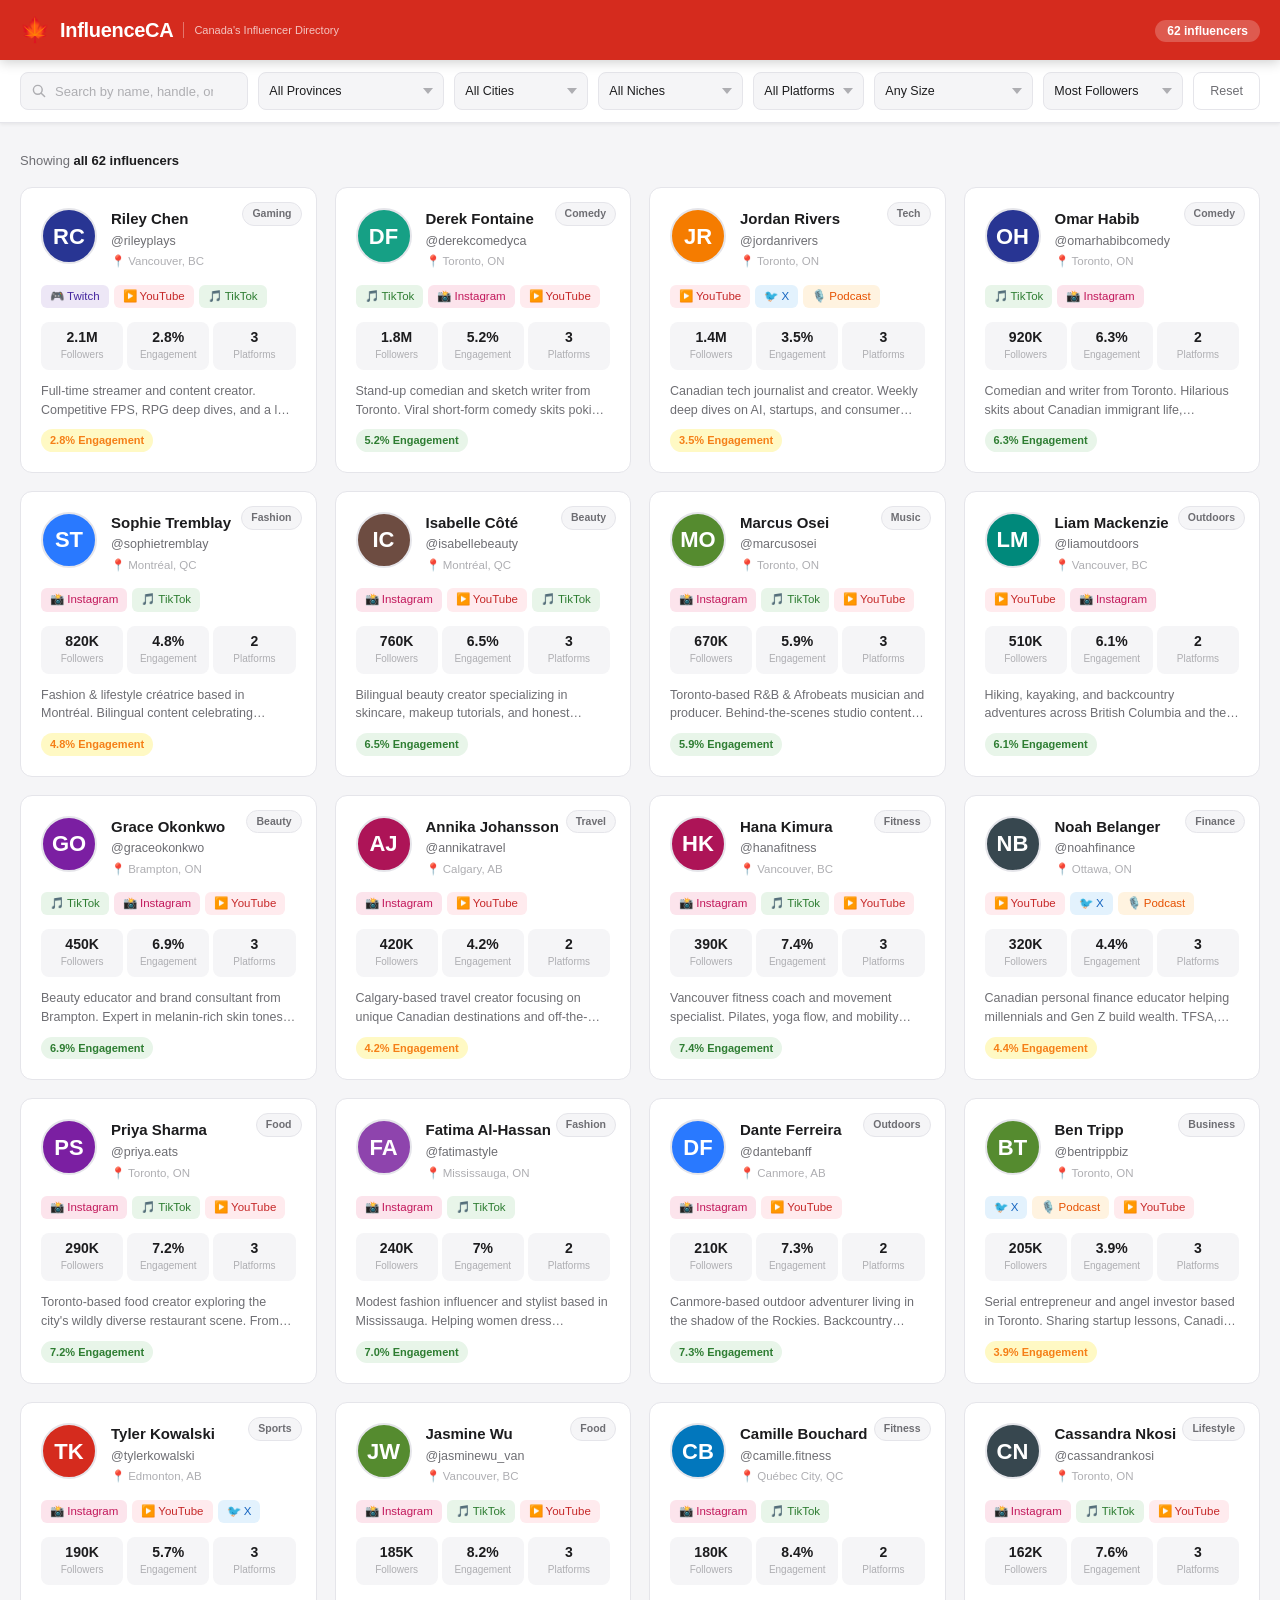
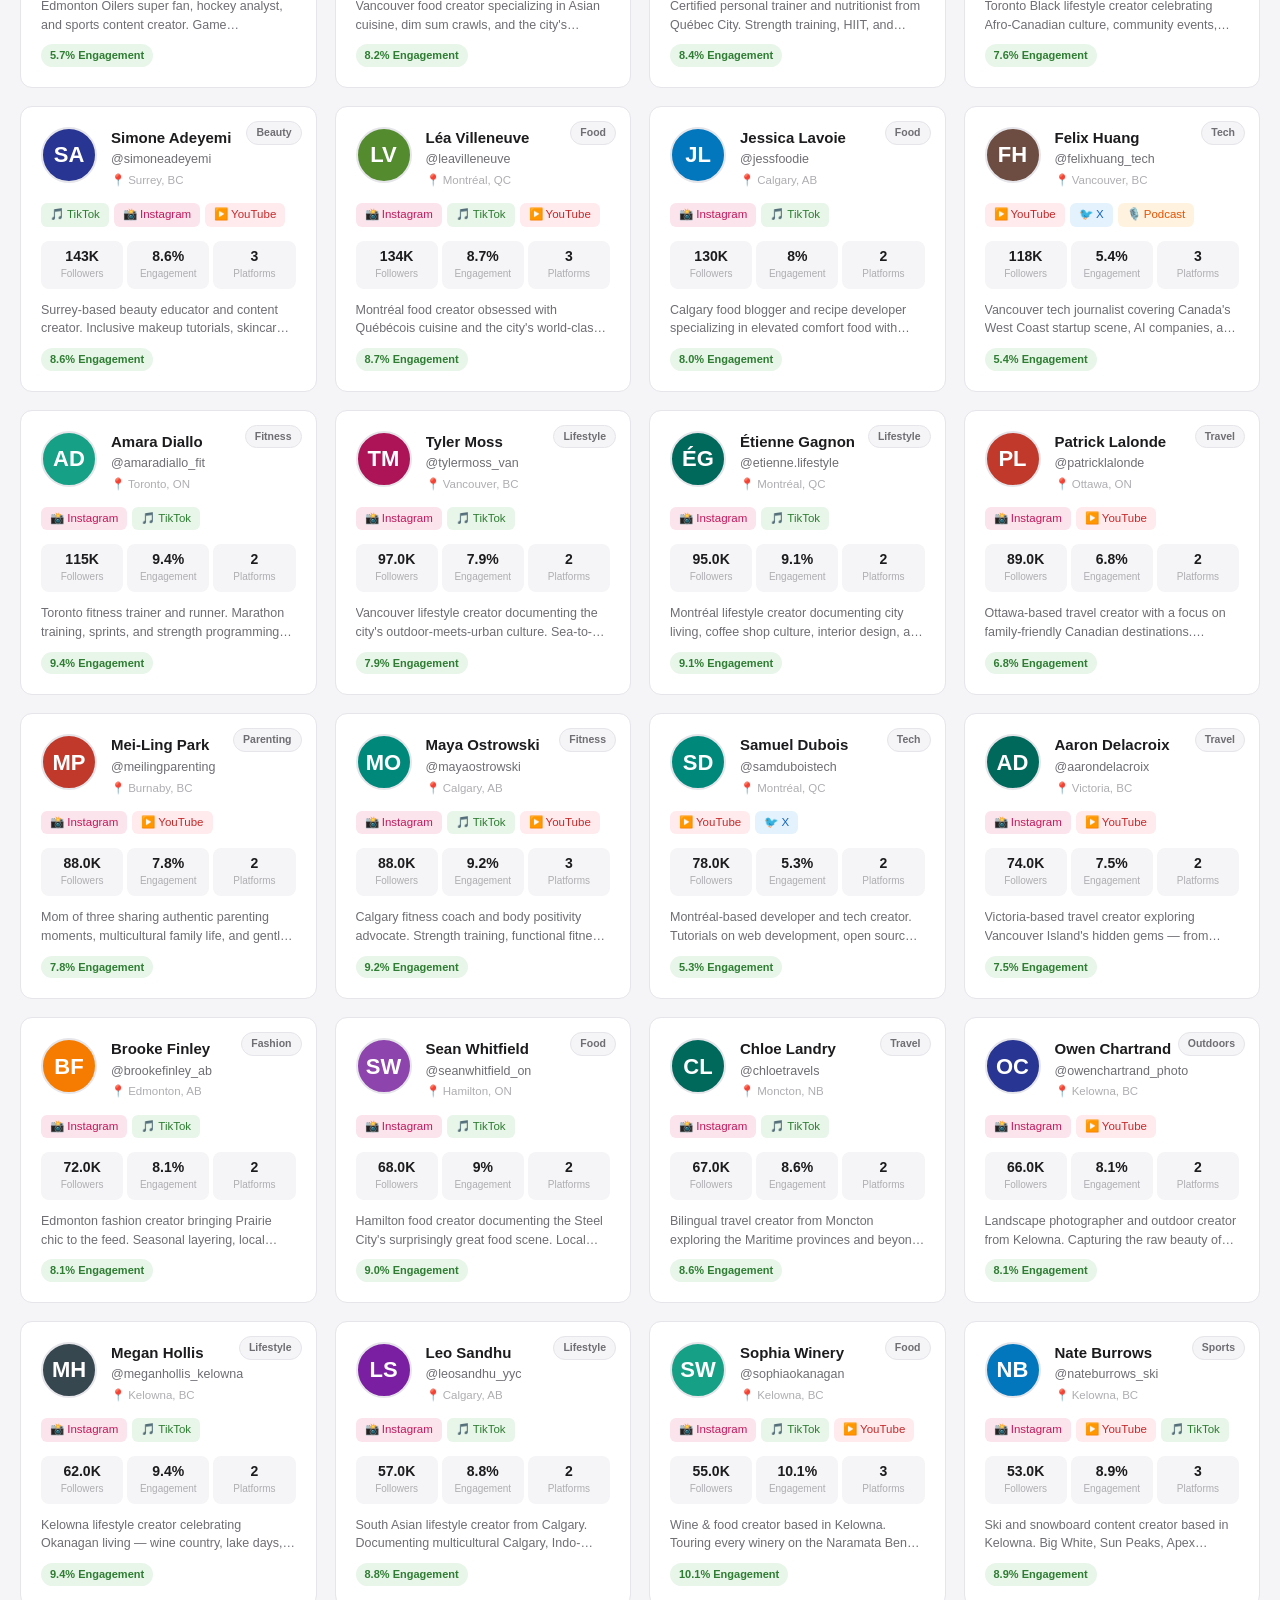
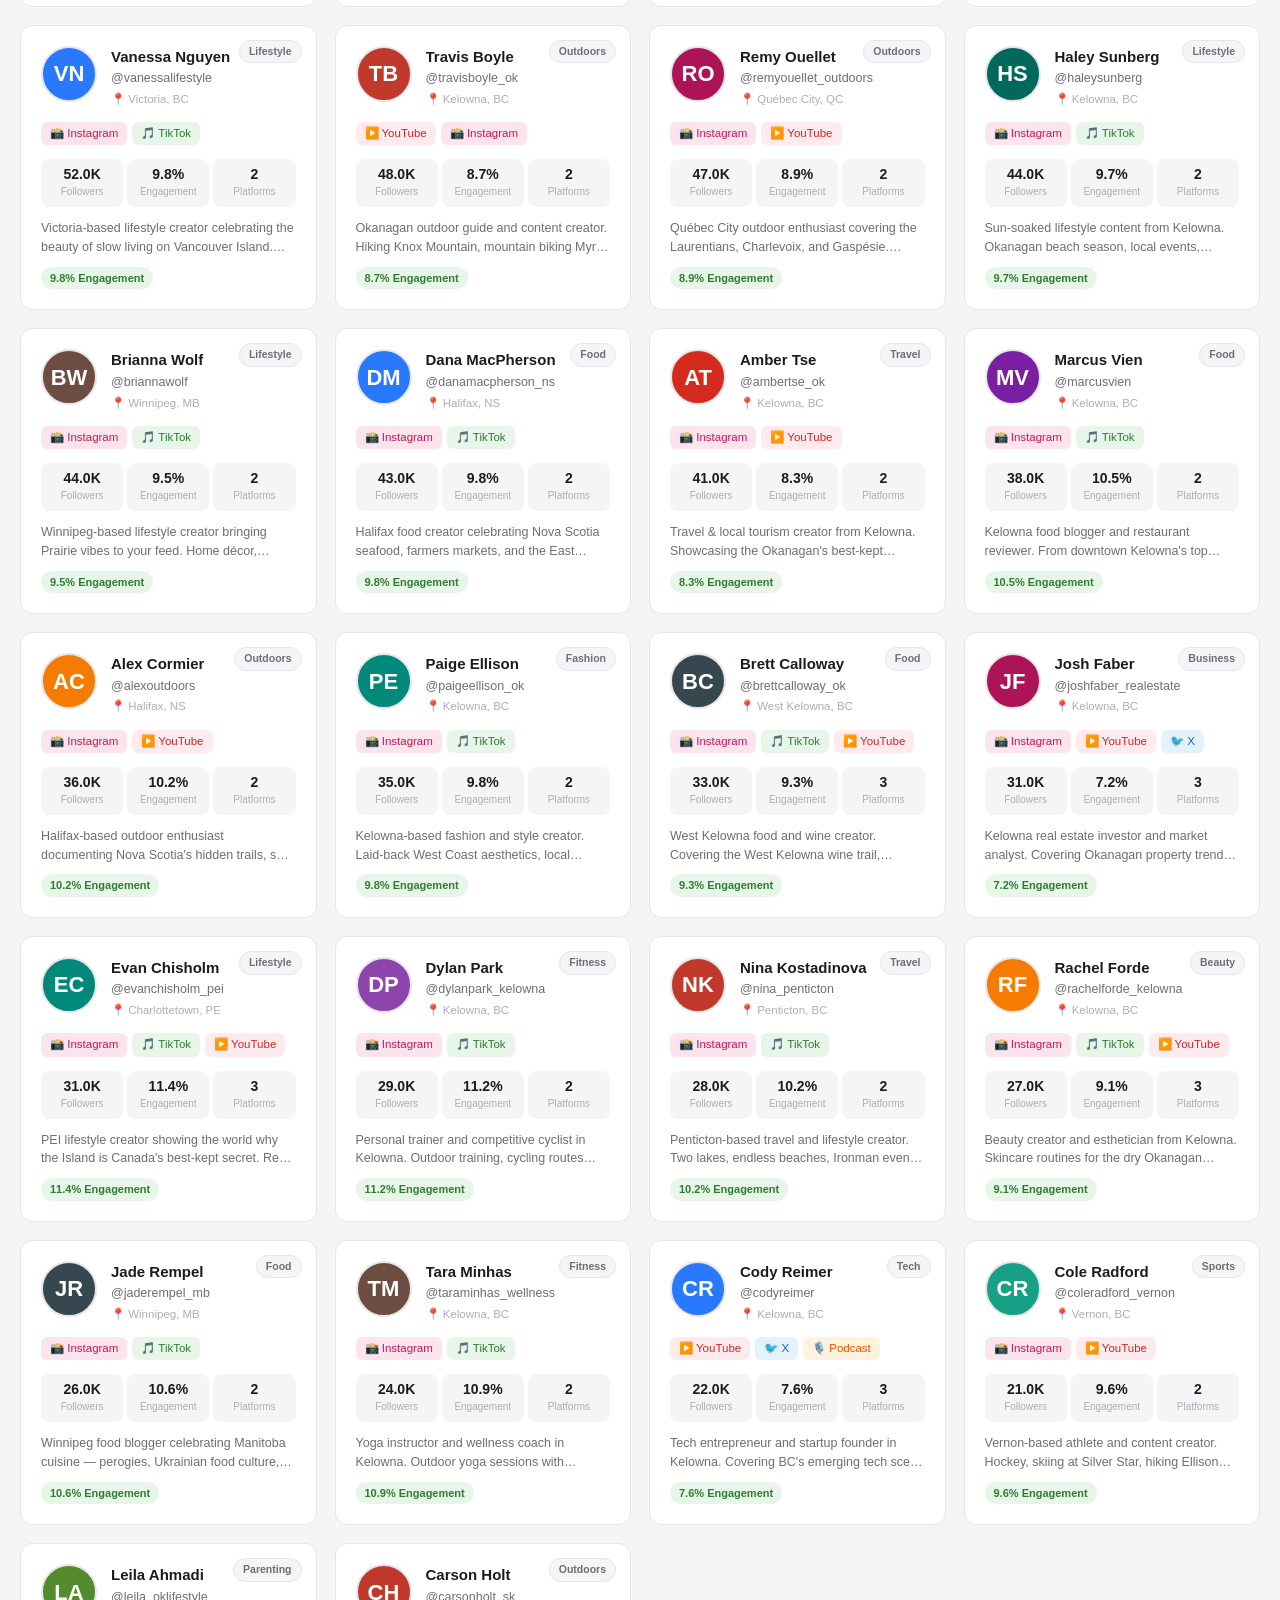
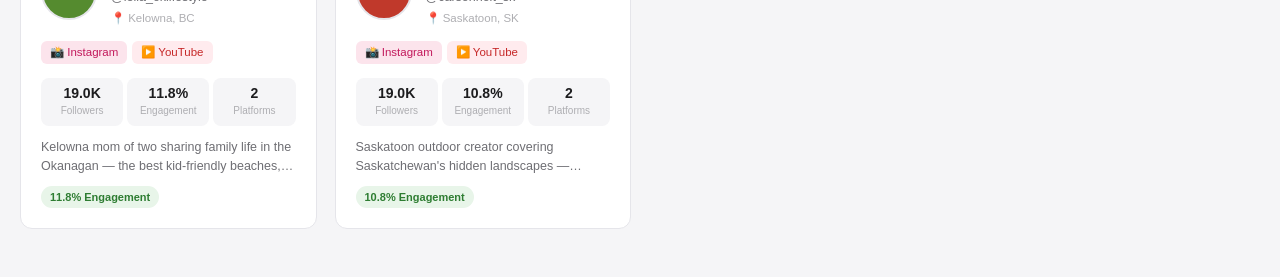
==== commit 24b070a1: "Expand dataset to 60+ influencers with Kelowna focus and city filter - Added 18 Kelowna/Okanagan inf" ====
--- a/index.html
+++ b/index.html
@@ -46,6 +46,11 @@
             <option value="PE">Prince Edward Island</option>
             <option value="QC">Québec</option>
             <option value="SK">Saskatchewan</option>
+        </select>
+
+        <!-- City -->
+        <select id="filterCity" class="filter-select" onchange="applyFilters()">
+            <option value="">All Cities</option>
         </select>
 
         <!-- Niche -->
